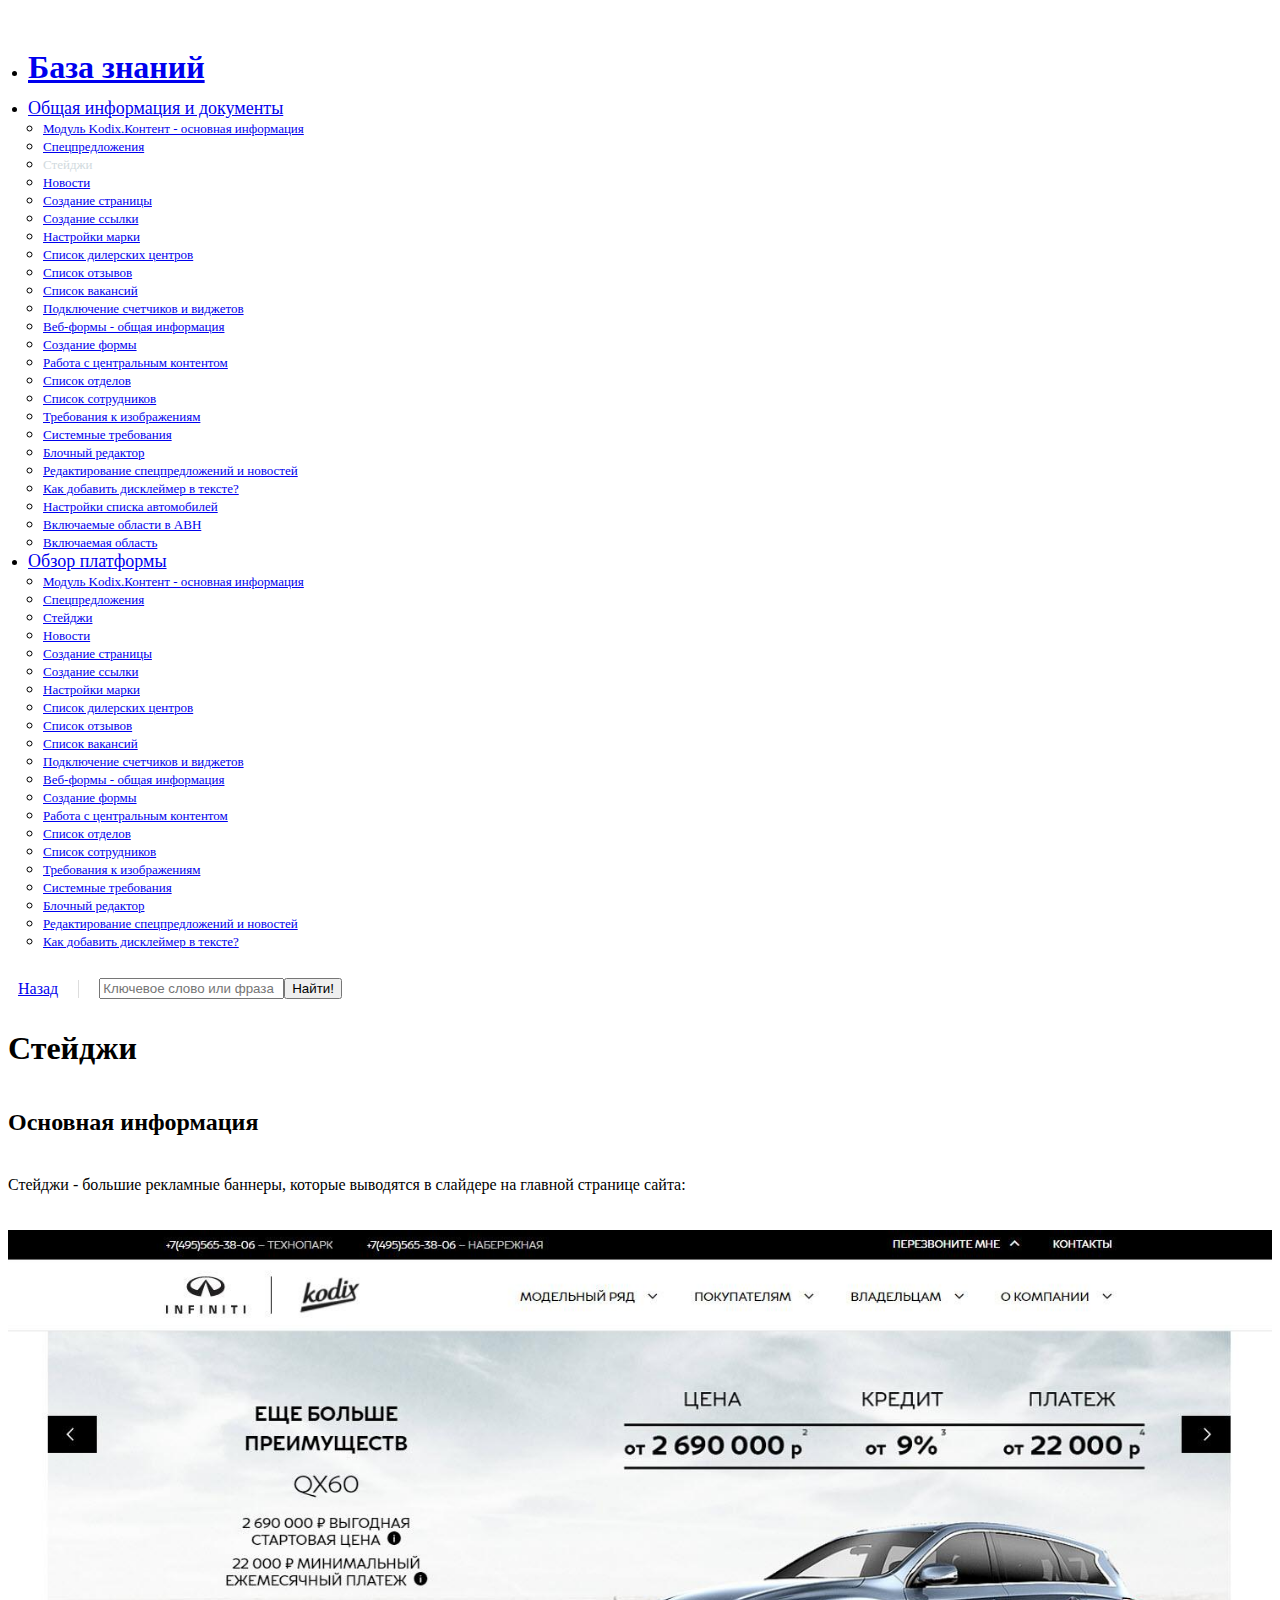
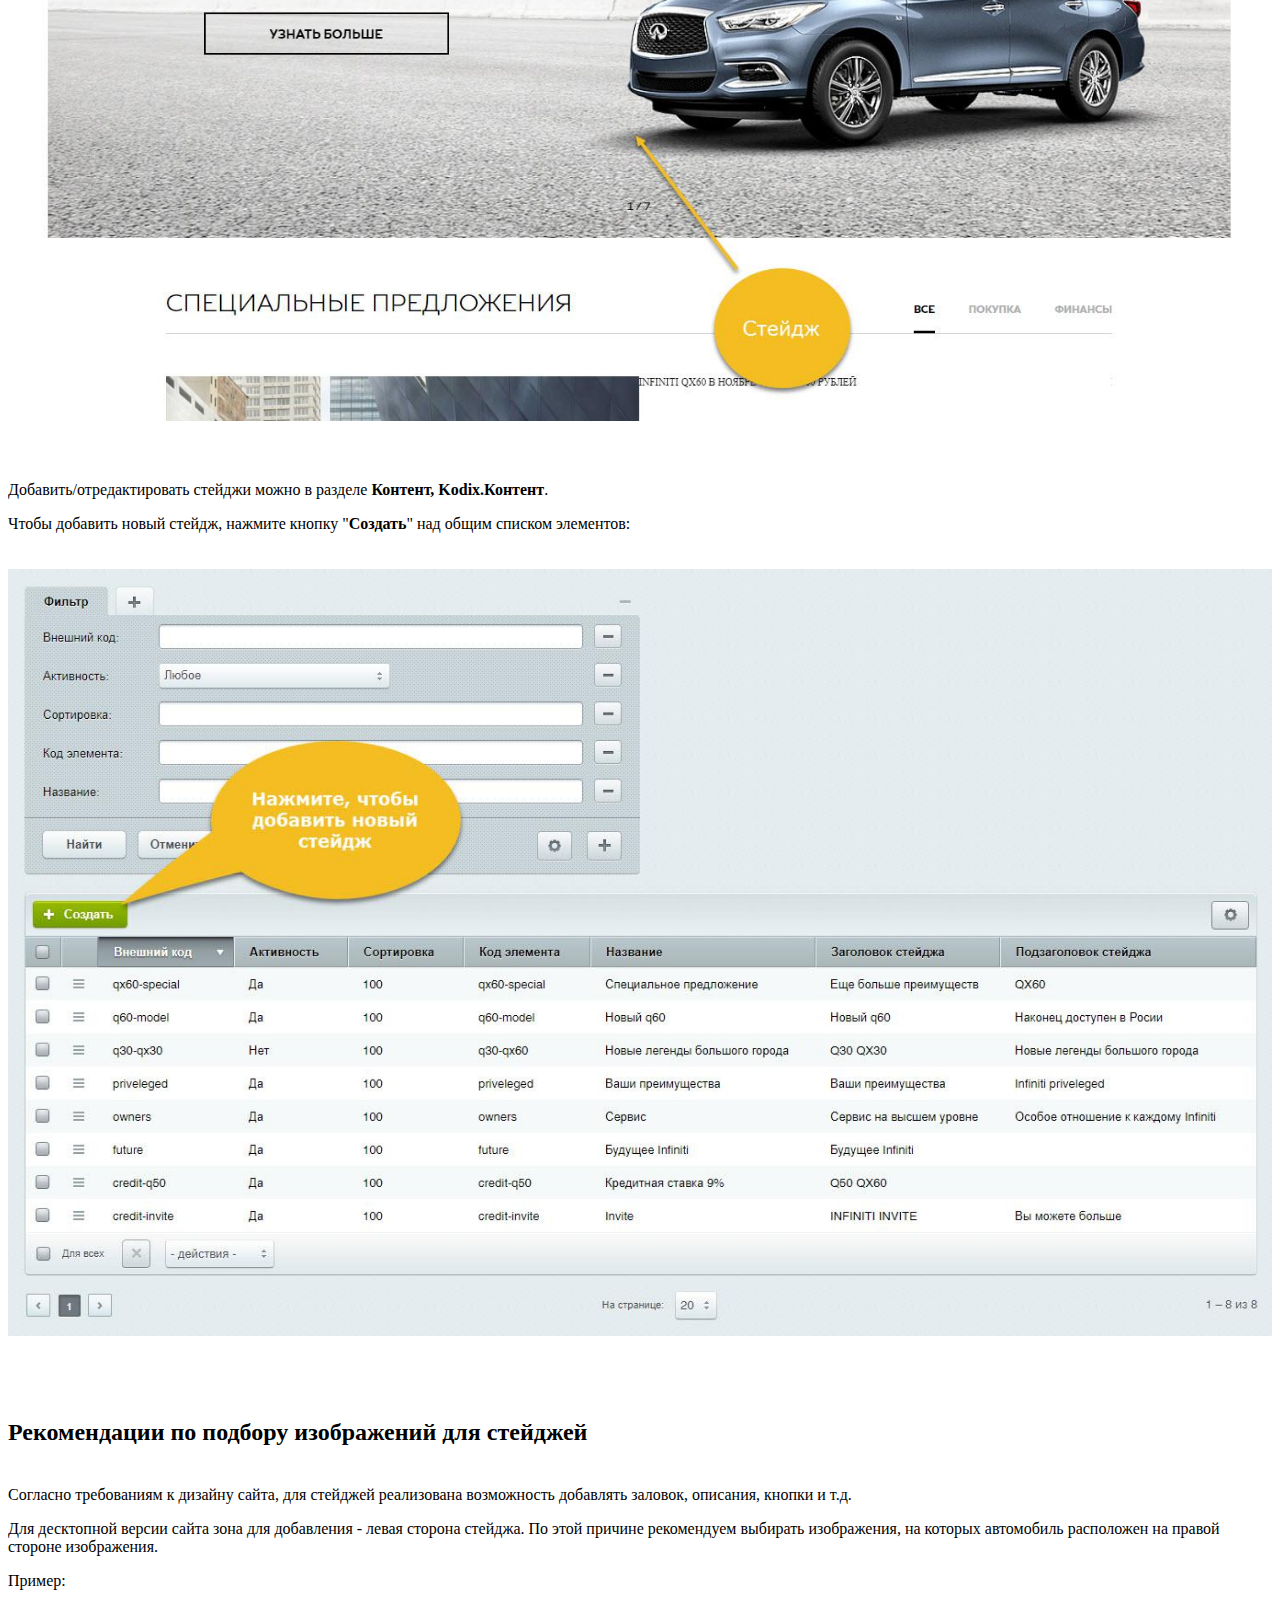
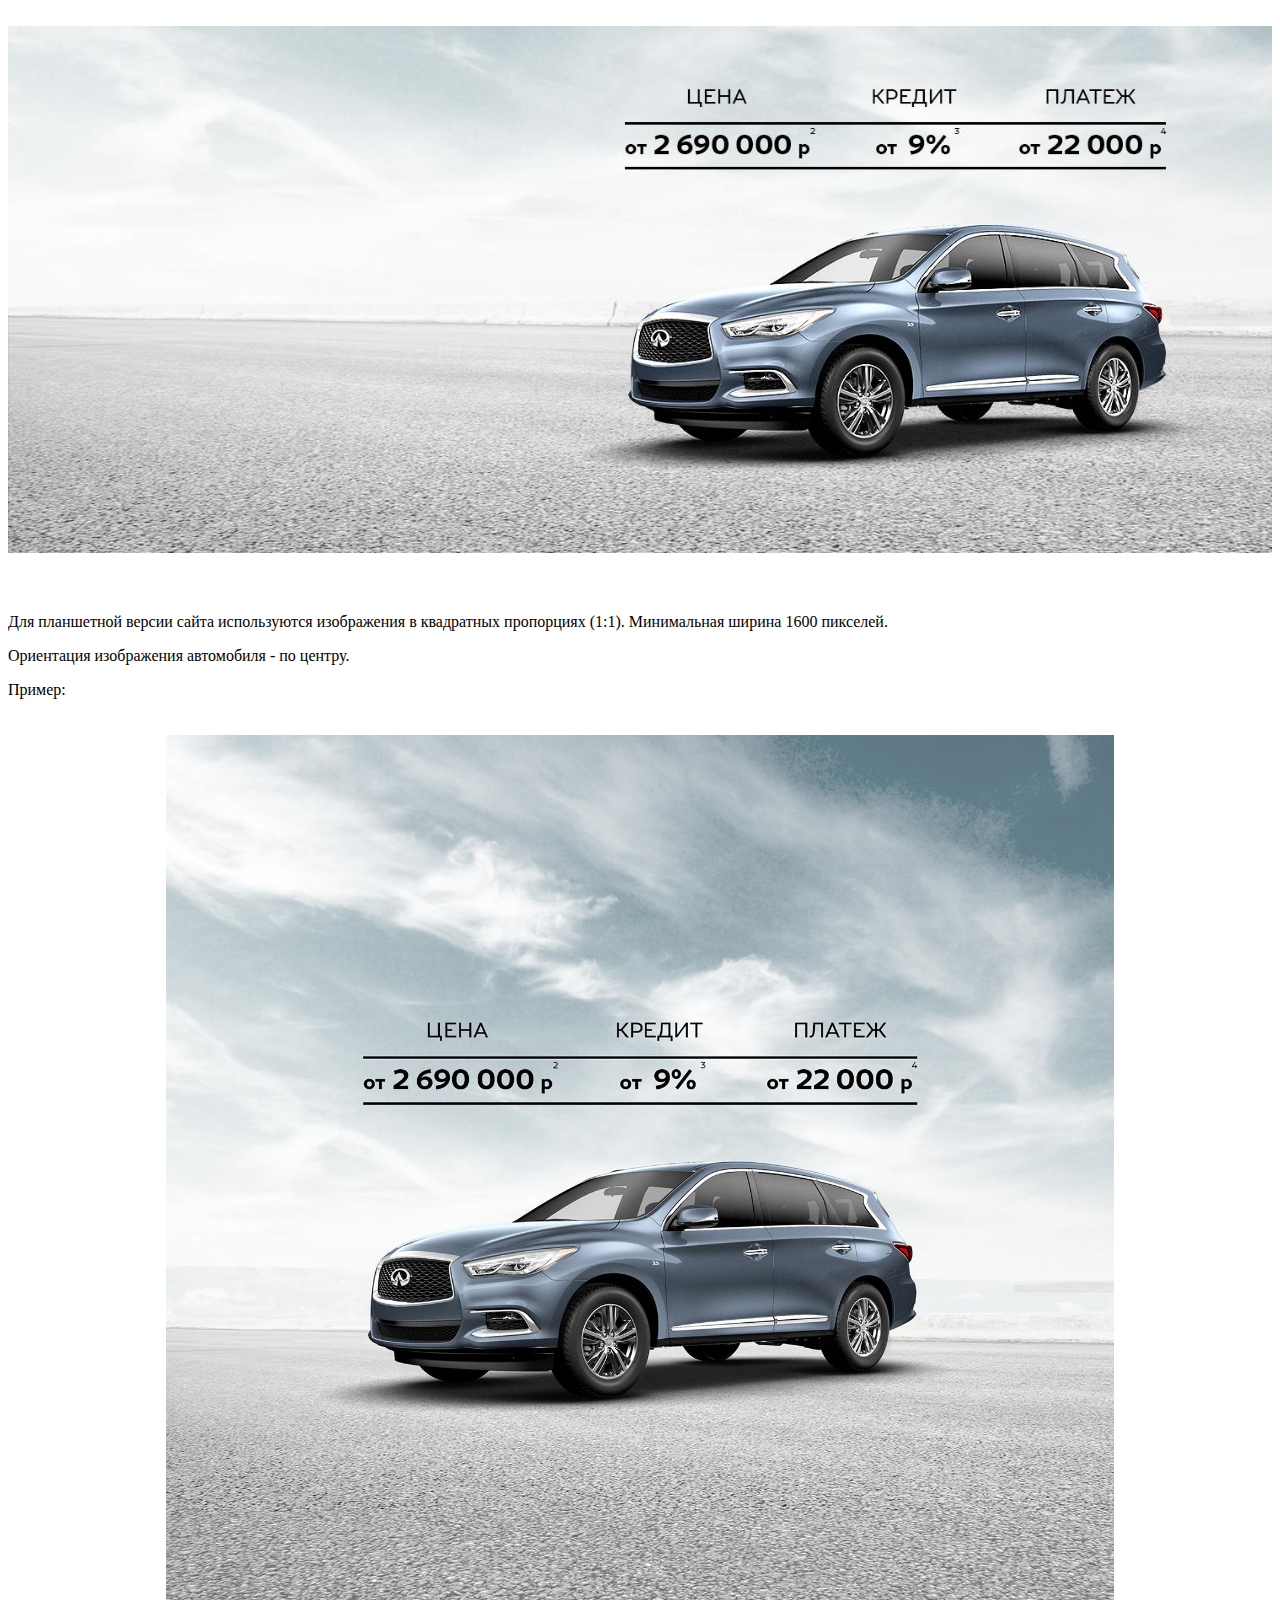
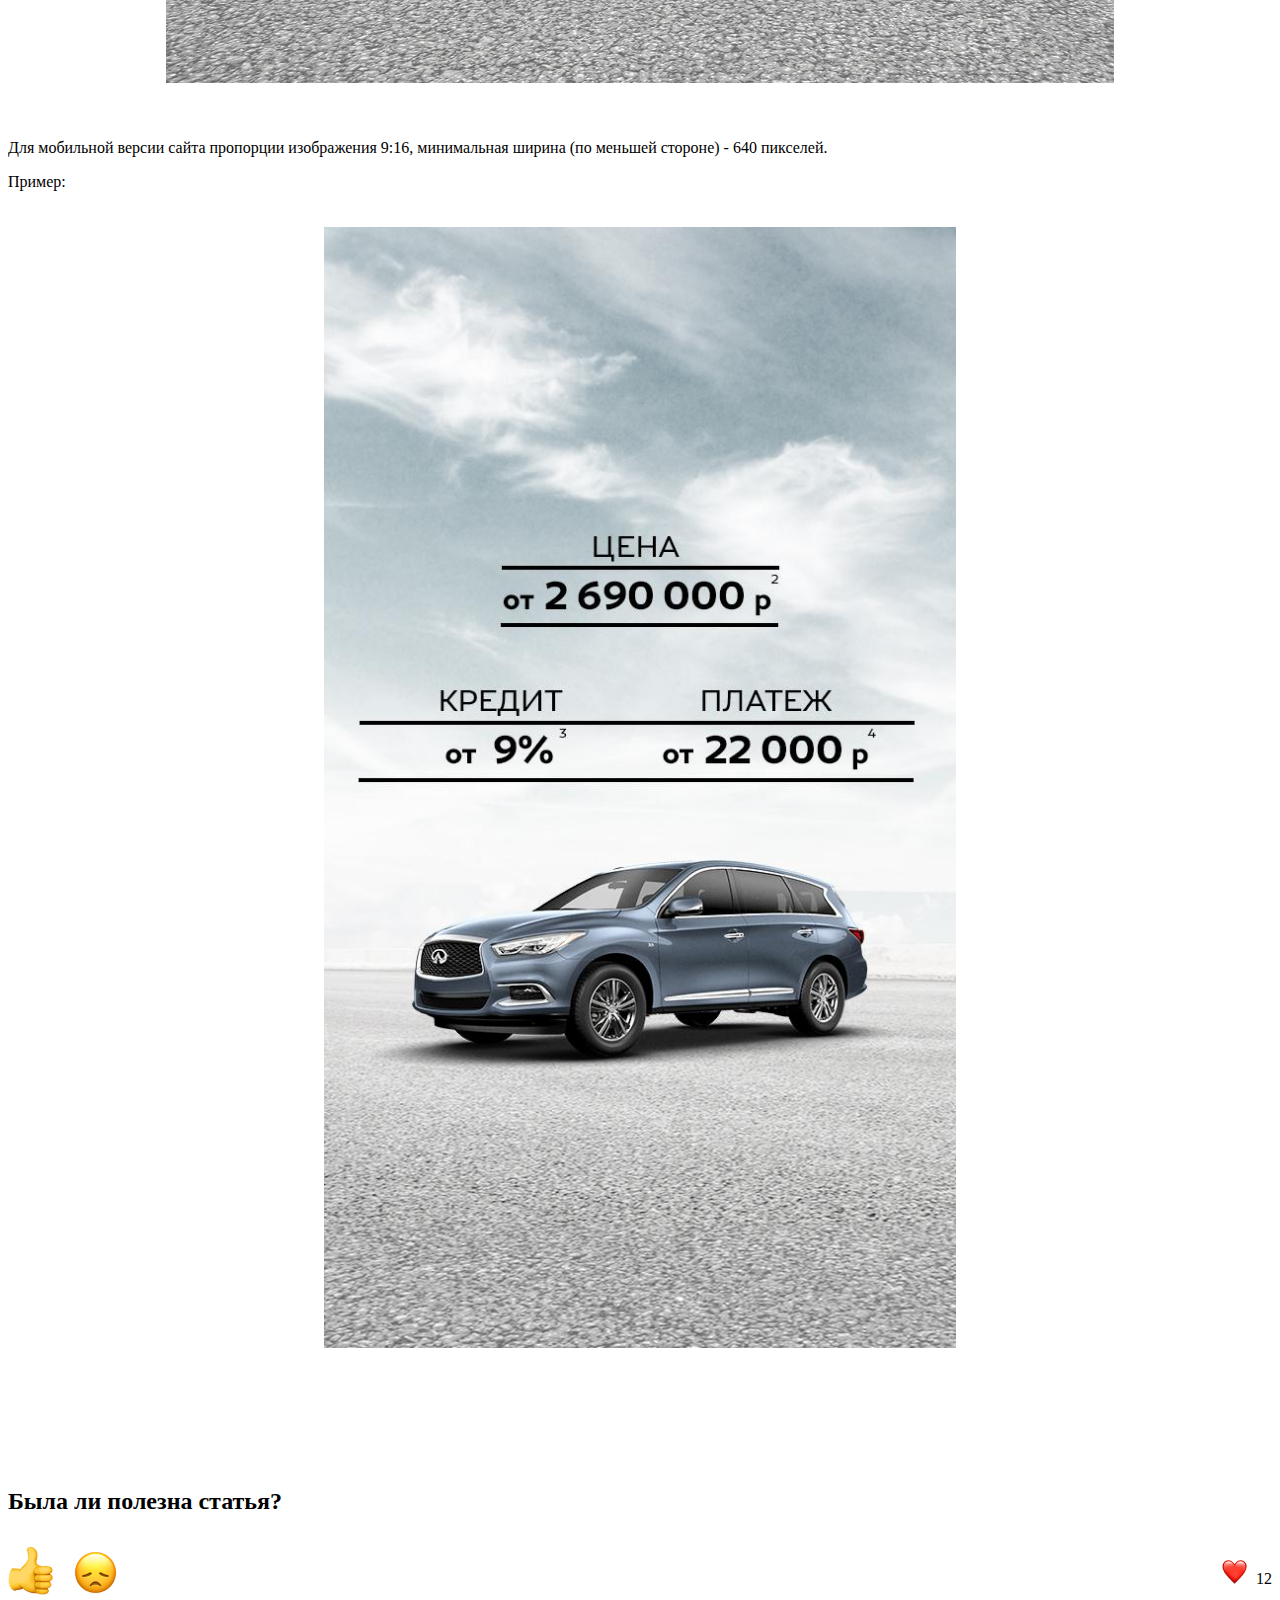
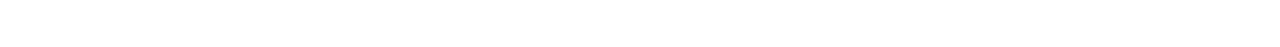
==== article.html @ f4fd0bec "Add files via upload" ====
<!--
*
*  INSPINIA - Responsive Admin Theme
*  version 2.9.2
*
-->

<!DOCTYPE html>
<html>

<head>

    <meta charset="utf-8">
    <meta name="viewport" content="width=device-width, initial-scale=1.0">
    <meta http-equiv="X-UA-Compatible" content="IE=edge">

    <title>База знаний</title>

    <link href="css/bootstrap.min.css" rel="stylesheet">
    <link href="font-awesome/css/font-awesome.css" rel="stylesheet">

    <!-- Toastr style -->
    <link href="css/plugins/toastr/toastr.min.css" rel="stylesheet">

    <!-- Gritter -->
    <link href="js/plugins/gritter/jquery.gritter.css" rel="stylesheet">

    <link href="css/animate.css" rel="stylesheet">
    <link href="css/style.css" rel="stylesheet">

    <link href="css/plugins/jsTree/style.min.css" rel="stylesheet">

</head>

<body class="full-height-layout">
    <div id="wrapper">
        <nav class="navbar-default navbar-static-side" role="navigation">
          <div class="slimScrollDiv" style="position: relative; overflow: hidden; width: auto; height: 100%;"></div>
        </nav>
        <nav style="width: 500px; background-color: #fff; padding: 20px; height: 100vh; overflow-y: scroll;" role="navigation">
          <a class="navbar-minimalize minimalize-styl-1 btn btn-primary " href="#"><i class="fa fa-bars"></i> </a>
          <ul class="folder-list" style="padding-left: 0;">
            <li style="border: none"><a class="faq-question" href="index.html"><span style=""><h1><b>База знаний</b></h1></span></a></li>
          </ul>

          <ul class="folder-list m-b-md" style="padding-left: 0; margin-top: -10px;">
                                  <li><a class="faq-question" data-toggle="collapse" href="#faq1" style="margin-top: 5px; padding-bottom: 10px;"><span style="font-size: 18px; font-weight: 300;">Общая информация и документы</span><i style="float: right; margin-top: 5px; opacity: .5;" class="fa fa-angle-down"></i></a>
                                    <div id="faq1" class="panel-collapse collapse show">
                                    <ul class="m-b-md" style="padding-left: 15px">
                                      <li style="border: none"><a class="faq-question" style="font-size: 13px; font-weight: 400; margin-top: 5px; margin-bottom: 5px;" href="article.html">Модуль Kodix.Контент - основная информация</a></li>
                                      <li style="border: none"><a class="faq-question" style="font-size: 13px; font-weight: 400; margin-top: 5px; margin-bottom: 5px;" href="article.html">Спецпредложения</a></li>
                                      <li style="border: none"><span class="faq-question" style="color: #d1dade; font-size: 13px; font-weight: 400; margin-top: 5px; margin-bottom: 5px;">Стейджи</span></li>
                                      <li style="border: none"><a class="faq-question" style="font-size: 13px; font-weight: 400; margin-top: 5px; margin-bottom: 5px;" href="article.html">Новости</a></li>
                                      <li style="border: none"><a class="faq-question" style="font-size: 13px; font-weight: 400; margin-top: 5px; margin-bottom: 5px;" href="article.html">Создание страницы</a></li>
                                      <li style="border: none"><a class="faq-question" style="font-size: 13px; font-weight: 400; margin-top: 5px; margin-bottom: 5px;" href="article.html">Создание ссылки</a></li>
                                      <li style="border: none"><a class="faq-question" style="font-size: 13px; font-weight: 400; margin-top: 5px; margin-bottom: 5px;" href="article.html">Настройки марки</a></li>
                                      <li style="border: none"><a class="faq-question" style="font-size: 13px; font-weight: 400; margin-top: 5px; margin-bottom: 5px;" href="article.html">Список дилерских центров</a></li>
                                      <li style="border: none"><a class="faq-question" style="font-size: 13px; font-weight: 400; margin-top: 5px; margin-bottom: 5px;" href="article.html">Список отзывов</a></li>
                                      <li style="border: none"><a class="faq-question" style="font-size: 13px; font-weight: 400; margin-top: 5px; margin-bottom: 5px;" href="article.html">Список вакансий</a></li>
                                      <li style="border: none"><a class="faq-question" style="font-size: 13px; font-weight: 400; margin-top: 5px; margin-bottom: 5px;" href="article.html">Подключение счетчиков и виджетов</a></li>
                                      <li style="border: none"><a class="faq-question" style="font-size: 13px; font-weight: 400; margin-top: 5px; margin-bottom: 5px;" href="article.html">Веб-формы - общая информация</a></li>
                                      <li style="border: none"><a class="faq-question" style="font-size: 13px; font-weight: 400; margin-top: 5px; margin-bottom: 5px;" href="article.html">Создание формы</a></li>
                                      <li style="border: none"><a class="faq-question" style="font-size: 13px; font-weight: 400; margin-top: 5px; margin-bottom: 5px;" href="article.html">Работа с центральным контентом</a></li>
                                      <li style="border: none"><a class="faq-question" style="font-size: 13px; font-weight: 400; margin-top: 5px; margin-bottom: 5px;" href="article.html">Список отделов</a></li>
                                      <li style="border: none"><a class="faq-question" style="font-size: 13px; font-weight: 400; margin-top: 5px; margin-bottom: 5px;" href="article.html">Список сотрудников</a></li>
                                      <li style="border: none"><a class="faq-question" style="font-size: 13px; font-weight: 400; margin-top: 5px; margin-bottom: 5px;" href="article.html">Требования к изображениям</a></li>
                                      <li style="border: none"><a class="faq-question" style="font-size: 13px; font-weight: 400; margin-top: 5px; margin-bottom: 5px;" href="article.html">Системные требования</a></li>
                                      <li style="border: none"><a class="faq-question" style="font-size: 13px; font-weight: 400; margin-top: 5px; margin-bottom: 5px;" href="article.html">Блочный редактор</a></li>
                                      <li style="border: none"><a class="faq-question" style="font-size: 13px; font-weight: 400; margin-top: 5px; margin-bottom: 5px;" href="article.html">Редактирование спецпредложений и новостей</a></li>
                                      <li style="border: none"><a class="faq-question" style="font-size: 13px; font-weight: 400; margin-top: 5px; margin-bottom: 5px;" href="article.html">Как добавить дисклеймер в тексте?</a></li>
                                      <li style="border: none"><a class="faq-question" style="font-size: 13px; font-weight: 400; margin-top: 5px; margin-bottom: 5px;" href="article.html">Настройки списка автомобилей</a></li>
                                      <li style="border: none"><a class="faq-question" style="font-size: 13px; font-weight: 400; margin-top: 5px; margin-bottom: 5px;" href="article.html">Включаемые области в АВН</a></li>
                                      <li style="border: none"><a class="faq-question" style="font-size: 13px; font-weight: 400; margin-top: 5px; margin-bottom: 5px;" href="article.html">Включаемая область</a></li>
                                    </ul>
                                    </div>
                                  </li>
                                  <li><a class="faq-question" data-toggle="collapse" href="#faq2" style="margin-top: 5px; padding-bottom: 10px;"><span style="font-size: 18px; font-weight: 300;">Обзор платформы</span><i style="float: right; margin-top: 5px; opacity: .5;" class="fa fa-angle-down"></i></a>
                                    <div id="faq2" class="panel-collapse collapse">
                                    <ul class="m-b-md" style="padding-left: 15px">
                                      <li style="border: none"><a class="faq-question" style="font-size: 13px; font-weight: 400; margin-top: 5px; margin-bottom: 5px;" href="article.html">Модуль Kodix.Контент - основная информация</a></li>
                                      <li style="border: none"><a class="faq-question" style="font-size: 13px; font-weight: 400; margin-top: 5px; margin-bottom: 5px;" href="article.html">Спецпредложения</a></li>
                                      <li style="border: none"><a class="faq-question" style="font-size: 13px; font-weight: 400; margin-top: 5px; margin-bottom: 5px;" href="article.html">Стейджи</a></li>
                                      <li style="border: none"><a class="faq-question" style="font-size: 13px; font-weight: 400; margin-top: 5px; margin-bottom: 5px;" href="article.html">Новости</a></li>
                                      <li style="border: none"><a class="faq-question" style="font-size: 13px; font-weight: 400; margin-top: 5px; margin-bottom: 5px;" href="article.html">Создание страницы</a></li>
                                      <li style="border: none"><a class="faq-question" style="font-size: 13px; font-weight: 400; margin-top: 5px; margin-bottom: 5px;" href="article.html">Создание ссылки</a></li>
                                      <li style="border: none"><a class="faq-question" style="font-size: 13px; font-weight: 400; margin-top: 5px; margin-bottom: 5px;" href="article.html">Настройки марки</a></li>
                                      <li style="border: none"><a class="faq-question" style="font-size: 13px; font-weight: 400; margin-top: 5px; margin-bottom: 5px;" href="article.html">Список дилерских центров</a></li>
                                      <li style="border: none"><a class="faq-question" style="font-size: 13px; font-weight: 400; margin-top: 5px; margin-bottom: 5px;" href="article.html">Список отзывов</a></li>
                                      <li style="border: none"><a class="faq-question" style="font-size: 13px; font-weight: 400; margin-top: 5px; margin-bottom: 5px;" href="article.html">Список вакансий</a></li>
                                      <li style="border: none"><a class="faq-question" style="font-size: 13px; font-weight: 400; margin-top: 5px; margin-bottom: 5px;" href="article.html">Подключение счетчиков и виджетов</a></li>
                                      <li style="border: none"><a class="faq-question" style="font-size: 13px; font-weight: 400; margin-top: 5px; margin-bottom: 5px;" href="article.html">Веб-формы - общая информация</a></li>
                                      <li style="border: none"><a class="faq-question" style="font-size: 13px; font-weight: 400; margin-top: 5px; margin-bottom: 5px;" href="article.html">Создание формы</a></li>
                                      <li style="border: none"><a class="faq-question" style="font-size: 13px; font-weight: 400; margin-top: 5px; margin-bottom: 5px;" href="article.html">Работа с центральным контентом</a></li>
                                      <li style="border: none"><a class="faq-question" style="font-size: 13px; font-weight: 400; margin-top: 5px; margin-bottom: 5px;" href="article.html">Список отделов</a></li>
                                      <li style="border: none"><a class="faq-question" style="font-size: 13px; font-weight: 400; margin-top: 5px; margin-bottom: 5px;" href="article.html">Список сотрудников</a></li>
                                      <li style="border: none"><a class="faq-question" style="font-size: 13px; font-weight: 400; margin-top: 5px; margin-bottom: 5px;" href="article.html">Требования к изображениям</a></li>
                                      <li style="border: none"><a class="faq-question" style="font-size: 13px; font-weight: 400; margin-top: 5px; margin-bottom: 5px;" href="article.html">Системные требования</a></li>
                                      <li style="border: none"><a class="faq-question" style="font-size: 13px; font-weight: 400; margin-top: 5px; margin-bottom: 5px;" href="article.html">Блочный редактор</a></li>
                                      <li style="border: none"><a class="faq-question" style="font-size: 13px; font-weight: 400; margin-top: 5px; margin-bottom: 5px;" href="article.html">Редактирование спецпредложений и новостей</a></li>
                                      <li style="border: none"><a class="faq-question" style="font-size: 13px; font-weight: 400; margin-top: 5px; margin-bottom: 5px;" href="article.html">Как добавить дисклеймер в тексте?</a></li>
                                      <li style="border: none"><a class="faq-question" style="font-size: 13px; font-weight: 400; margin-top: 5px; margin-bottom: 5px;" href="article.html">Настройки списка автомобилей</a></li>
                                      <li style="border: none"><a class="faq-question" style="font-size: 13px; font-weight: 400; margin-top: 5px; margin-bottom: 5px;" href="article.html">Включаемые области в АВН</a></li>
                                      <li style="border: none"><a class="faq-question" style="font-size: 13px; font-weight: 400; margin-top: 5px; margin-bottom: 5px;" href="article.html">Включаемая область</a></li>
                                    </ul>
                                    </div>
                                  </li>
                                  <li><a class="faq-question" data-toggle="collapse" href="#faq3" style="margin-top: 5px; padding-bottom: 10px;"><span style="font-size: 18px; font-weight: 300;">Работа с сайтом на платформе</span><i style="float: right; margin-top: 5px; opacity: .5;" class="fa fa-angle-down"></i></a>
                                    <div id="faq3" class="panel-collapse collapse">
                                    <ul class="m-b-md" style="padding-left: 15px">
                                      <li style="border: none"><a class="faq-question" style="font-size: 13px; font-weight: 400; margin-top: 5px; margin-bottom: 5px;" href="article.html">Модуль Kodix.Контент - основная информация</a></li>
                                      <li style="border: none"><a class="faq-question" style="font-size: 13px; font-weight: 400; margin-top: 5px; margin-bottom: 5px;" href="article.html">Спецпредложения</a></li>
                                      <li style="border: none"><a class="faq-question" style="font-size: 13px; font-weight: 400; margin-top: 5px; margin-bottom: 5px;" href="article.html">Стейджи</a></li>
                                      <li style="border: none"><a class="faq-question" style="font-size: 13px; font-weight: 400; margin-top: 5px; margin-bottom: 5px;" href="article.html">Новости</a></li>
                                      <li style="border: none"><a class="faq-question" style="font-size: 13px; font-weight: 400; margin-top: 5px; margin-bottom: 5px;" href="article.html">Создание страницы</a></li>
                                      <li style="border: none"><a class="faq-question" style="font-size: 13px; font-weight: 400; margin-top: 5px; margin-bottom: 5px;" href="article.html">Создание ссылки</a></li>
                                      <li style="border: none"><a class="faq-question" style="font-size: 13px; font-weight: 400; margin-top: 5px; margin-bottom: 5px;" href="article.html">Настройки марки</a></li>
                                      <li style="border: none"><a class="faq-question" style="font-size: 13px; font-weight: 400; margin-top: 5px; margin-bottom: 5px;" href="article.html">Список дилерских центров</a></li>
                                      <li style="border: none"><a class="faq-question" style="font-size: 13px; font-weight: 400; margin-top: 5px; margin-bottom: 5px;" href="article.html">Список отзывов</a></li>
                                      <li style="border: none"><a class="faq-question" style="font-size: 13px; font-weight: 400; margin-top: 5px; margin-bottom: 5px;" href="article.html">Список вакансий</a></li>
                                      <li style="border: none"><a class="faq-question" style="font-size: 13px; font-weight: 400; margin-top: 5px; margin-bottom: 5px;" href="article.html">Подключение счетчиков и виджетов</a></li>
                                      <li style="border: none"><a class="faq-question" style="font-size: 13px; font-weight: 400; margin-top: 5px; margin-bottom: 5px;" href="article.html">Веб-формы - общая информация</a></li>
                                      <li style="border: none"><a class="faq-question" style="font-size: 13px; font-weight: 400; margin-top: 5px; margin-bottom: 5px;" href="article.html">Создание формы</a></li>
                                      <li style="border: none"><a class="faq-question" style="font-size: 13px; font-weight: 400; margin-top: 5px; margin-bottom: 5px;" href="article.html">Работа с центральным контентом</a></li>
                                      <li style="border: none"><a class="faq-question" style="font-size: 13px; font-weight: 400; margin-top: 5px; margin-bottom: 5px;" href="article.html">Список отделов</a></li>
                                      <li style="border: none"><a class="faq-question" style="font-size: 13px; font-weight: 400; margin-top: 5px; margin-bottom: 5px;" href="article.html">Список сотрудников</a></li>
                                      <li style="border: none"><a class="faq-question" style="font-size: 13px; font-weight: 400; margin-top: 5px; margin-bottom: 5px;" href="article.html">Требования к изображениям</a></li>
                                      <li style="border: none"><a class="faq-question" style="font-size: 13px; font-weight: 400; margin-top: 5px; margin-bottom: 5px;" href="article.html">Системные требования</a></li>
                                      <li style="border: none"><a class="faq-question" style="font-size: 13px; font-weight: 400; margin-top: 5px; margin-bottom: 5px;" href="article.html">Блочный редактор</a></li>
                                      <li style="border: none"><a class="faq-question" style="font-size: 13px; font-weight: 400; margin-top: 5px; margin-bottom: 5px;" href="article.html">Редактирование спецпредложений и новостей</a></li>
                                      <li style="border: none"><a class="faq-question" style="font-size: 13px; font-weight: 400; margin-top: 5px; margin-bottom: 5px;" href="article.html">Как добавить дисклеймер в тексте?</a></li>
                                      <li style="border: none"><a class="faq-question" style="font-size: 13px; font-weight: 400; margin-top: 5px; margin-bottom: 5px;" href="article.html">Настройки списка автомобилей</a></li>
                                      <li style="border: none"><a class="faq-question" style="font-size: 13px; font-weight: 400; margin-top: 5px; margin-bottom: 5px;" href="article.html">Включаемые области в АВН</a></li>
                                      <li style="border: none"><a class="faq-question" style="font-size: 13px; font-weight: 400; margin-top: 5px; margin-bottom: 5px;" href="article.html">Включаемая область</a></li>
                                    </ul>
                                    </div>
                                  </li>
                                  <li><a class="faq-question" data-toggle="collapse" href="#faq4" style="margin-top: 5px; padding-bottom: 10px;"><span style="font-size: 18px; font-weight: 300;">Оптимизация и продвижение</span><i style="float: right; margin-top: 5px; opacity: .5;" class="fa fa-angle-down"></i></a>
                                    <div id="faq4" class="panel-collapse collapse">
                                    <ul class="m-b-md" style="padding-left: 15px">
                                      <li style="border: none"><a class="faq-question" style="font-size: 13px; font-weight: 400; margin-top: 5px; margin-bottom: 5px;" href="article.html">Модуль Kodix.Контент - основная информация</a></li>
                                      <li style="border: none"><a class="faq-question" style="font-size: 13px; font-weight: 400; margin-top: 5px; margin-bottom: 5px;" href="article.html">Спецпредложения</a></li>
                                      <li style="border: none"><a class="faq-question" style="font-size: 13px; font-weight: 400; margin-top: 5px; margin-bottom: 5px;" href="article.html">Стейджи</a></li>
                                      <li style="border: none"><a class="faq-question" style="font-size: 13px; font-weight: 400; margin-top: 5px; margin-bottom: 5px;" href="article.html">Новости</a></li>
                                      <li style="border: none"><a class="faq-question" style="font-size: 13px; font-weight: 400; margin-top: 5px; margin-bottom: 5px;" href="article.html">Создание страницы</a></li>
                                      <li style="border: none"><a class="faq-question" style="font-size: 13px; font-weight: 400; margin-top: 5px; margin-bottom: 5px;" href="article.html">Создание ссылки</a></li>
                                      <li style="border: none"><a class="faq-question" style="font-size: 13px; font-weight: 400; margin-top: 5px; margin-bottom: 5px;" href="article.html">Настройки марки</a></li>
                                      <li style="border: none"><a class="faq-question" style="font-size: 13px; font-weight: 400; margin-top: 5px; margin-bottom: 5px;" href="article.html">Список дилерских центров</a></li>
                                      <li style="border: none"><a class="faq-question" style="font-size: 13px; font-weight: 400; margin-top: 5px; margin-bottom: 5px;" href="article.html">Список отзывов</a></li>
                                      <li style="border: none"><a class="faq-question" style="font-size: 13px; font-weight: 400; margin-top: 5px; margin-bottom: 5px;" href="article.html">Список вакансий</a></li>
                                      <li style="border: none"><a class="faq-question" style="font-size: 13px; font-weight: 400; margin-top: 5px; margin-bottom: 5px;" href="article.html">Подключение счетчиков и виджетов</a></li>
                                      <li style="border: none"><a class="faq-question" style="font-size: 13px; font-weight: 400; margin-top: 5px; margin-bottom: 5px;" href="article.html">Веб-формы - общая информация</a></li>
                                      <li style="border: none"><a class="faq-question" style="font-size: 13px; font-weight: 400; margin-top: 5px; margin-bottom: 5px;" href="article.html">Создание формы</a></li>
                                      <li style="border: none"><a class="faq-question" style="font-size: 13px; font-weight: 400; margin-top: 5px; margin-bottom: 5px;" href="article.html">Работа с центральным контентом</a></li>
                                      <li style="border: none"><a class="faq-question" style="font-size: 13px; font-weight: 400; margin-top: 5px; margin-bottom: 5px;" href="article.html">Список отделов</a></li>
                                      <li style="border: none"><a class="faq-question" style="font-size: 13px; font-weight: 400; margin-top: 5px; margin-bottom: 5px;" href="article.html">Список сотрудников</a></li>
                                      <li style="border: none"><a class="faq-question" style="font-size: 13px; font-weight: 400; margin-top: 5px; margin-bottom: 5px;" href="article.html">Требования к изображениям</a></li>
                                      <li style="border: none"><a class="faq-question" style="font-size: 13px; font-weight: 400; margin-top: 5px; margin-bottom: 5px;" href="article.html">Системные требования</a></li>
                                      <li style="border: none"><a class="faq-question" style="font-size: 13px; font-weight: 400; margin-top: 5px; margin-bottom: 5px;" href="article.html">Блочный редактор</a></li>
                                      <li style="border: none"><a class="faq-question" style="font-size: 13px; font-weight: 400; margin-top: 5px; margin-bottom: 5px;" href="article.html">Редактирование спецпредложений и новостей</a></li>
                                      <li style="border: none"><a class="faq-question" style="font-size: 13px; font-weight: 400; margin-top: 5px; margin-bottom: 5px;" href="article.html">Как добавить дисклеймер в тексте?</a></li>
                                      <li style="border: none"><a class="faq-question" style="font-size: 13px; font-weight: 400; margin-top: 5px; margin-bottom: 5px;" href="article.html">Настройки списка автомобилей</a></li>
                                      <li style="border: none"><a class="faq-question" style="font-size: 13px; font-weight: 400; margin-top: 5px; margin-bottom: 5px;" href="article.html">Включаемые области в АВН</a></li>
                                      <li style="border: none"><a class="faq-question" style="font-size: 13px; font-weight: 400; margin-top: 5px; margin-bottom: 5px;" href="article.html">Включаемая область</a></li>
                                    </ul>
                                    </div>
                                  </li>
                                  <li><a class="faq-question" data-toggle="collapse" href="#faq5" style="margin-top: 5px; padding-bottom: 10px;"><span style="font-size: 18px; font-weight: 300;">Дополнительные модули</span><i style="float: right; margin-top: 5px; opacity: .5;" class="fa fa-angle-down"></i></a>
                                    <div id="faq5" class="panel-collapse collapse">
                                    <ul class="m-b-md" style="padding-left: 15px">
                                      <li style="border: none"><a class="faq-question" style="font-size: 13px; font-weight: 400; margin-top: 5px; margin-bottom: 5px;" href="article.html">Модуль Kodix.Контент - основная информация</a></li>
                                      <li style="border: none"><a class="faq-question" style="font-size: 13px; font-weight: 400; margin-top: 5px; margin-bottom: 5px;" href="article.html">Спецпредложения</a></li>
                                      <li style="border: none"><a class="faq-question" style="font-size: 13px; font-weight: 400; margin-top: 5px; margin-bottom: 5px;" href="article.html">Стейджи</a></li>
                                      <li style="border: none"><a class="faq-question" style="font-size: 13px; font-weight: 400; margin-top: 5px; margin-bottom: 5px;" href="article.html">Новости</a></li>
                                      <li style="border: none"><a class="faq-question" style="font-size: 13px; font-weight: 400; margin-top: 5px; margin-bottom: 5px;" href="article.html">Создание страницы</a></li>
                                      <li style="border: none"><a class="faq-question" style="font-size: 13px; font-weight: 400; margin-top: 5px; margin-bottom: 5px;" href="article.html">Создание ссылки</a></li>
                                      <li style="border: none"><a class="faq-question" style="font-size: 13px; font-weight: 400; margin-top: 5px; margin-bottom: 5px;" href="article.html">Настройки марки</a></li>
                                      <li style="border: none"><a class="faq-question" style="font-size: 13px; font-weight: 400; margin-top: 5px; margin-bottom: 5px;" href="article.html">Список дилерских центров</a></li>
                                      <li style="border: none"><a class="faq-question" style="font-size: 13px; font-weight: 400; margin-top: 5px; margin-bottom: 5px;" href="article.html">Список отзывов</a></li>
                                      <li style="border: none"><a class="faq-question" style="font-size: 13px; font-weight: 400; margin-top: 5px; margin-bottom: 5px;" href="article.html">Список вакансий</a></li>
                                      <li style="border: none"><a class="faq-question" style="font-size: 13px; font-weight: 400; margin-top: 5px; margin-bottom: 5px;" href="article.html">Подключение счетчиков и виджетов</a></li>
                                      <li style="border: none"><a class="faq-question" style="font-size: 13px; font-weight: 400; margin-top: 5px; margin-bottom: 5px;" href="article.html">Веб-формы - общая информация</a></li>
                                      <li style="border: none"><a class="faq-question" style="font-size: 13px; font-weight: 400; margin-top: 5px; margin-bottom: 5px;" href="article.html">Создание формы</a></li>
                                      <li style="border: none"><a class="faq-question" style="font-size: 13px; font-weight: 400; margin-top: 5px; margin-bottom: 5px;" href="article.html">Работа с центральным контентом</a></li>
                                      <li style="border: none"><a class="faq-question" style="font-size: 13px; font-weight: 400; margin-top: 5px; margin-bottom: 5px;" href="article.html">Список отделов</a></li>
                                      <li style="border: none"><a class="faq-question" style="font-size: 13px; font-weight: 400; margin-top: 5px; margin-bottom: 5px;" href="article.html">Список сотрудников</a></li>
                                      <li style="border: none"><a class="faq-question" style="font-size: 13px; font-weight: 400; margin-top: 5px; margin-bottom: 5px;" href="article.html">Требования к изображениям</a></li>
                                      <li style="border: none"><a class="faq-question" style="font-size: 13px; font-weight: 400; margin-top: 5px; margin-bottom: 5px;" href="article.html">Системные требования</a></li>
                                      <li style="border: none"><a class="faq-question" style="font-size: 13px; font-weight: 400; margin-top: 5px; margin-bottom: 5px;" href="article.html">Блочный редактор</a></li>
                                      <li style="border: none"><a class="faq-question" style="font-size: 13px; font-weight: 400; margin-top: 5px; margin-bottom: 5px;" href="article.html">Редактирование спецпредложений и новостей</a></li>
                                      <li style="border: none"><a class="faq-question" style="font-size: 13px; font-weight: 400; margin-top: 5px; margin-bottom: 5px;" href="article.html">Как добавить дисклеймер в тексте?</a></li>
                                      <li style="border: none"><a class="faq-question" style="font-size: 13px; font-weight: 400; margin-top: 5px; margin-bottom: 5px;" href="article.html">Настройки списка автомобилей</a></li>
                                      <li style="border: none"><a class="faq-question" style="font-size: 13px; font-weight: 400; margin-top: 5px; margin-bottom: 5px;" href="article.html">Включаемые области в АВН</a></li>
                                      <li style="border: none"><a class="faq-question" style="font-size: 13px; font-weight: 400; margin-top: 5px; margin-bottom: 5px;" href="article.html">Включаемая область</a></li>
                                    </ul>
                                    </div>
                                  </li>
                                  <li><a class="faq-question" data-toggle="collapse" href="#faq6" style="margin-top: 5px; padding-bottom: 10px;"><span style="font-size: 18px; font-weight: 300;">Вебинары</span><i style="float: right; margin-top: 5px; opacity: .5;" class="fa fa-angle-down"></i></a>
                                    <div id="faq6" class="panel-collapse collapse">
                                    <ul class="m-b-md" style="padding-left: 15px">
                                      <li style="border: none"><a class="faq-question" style="font-size: 13px; font-weight: 400; margin-top: 5px; margin-bottom: 5px;" href="article.html">Модуль Kodix.Контент - основная информация</a></li>
                                      <li style="border: none"><a class="faq-question" style="font-size: 13px; font-weight: 400; margin-top: 5px; margin-bottom: 5px;" href="article.html">Спецпредложения</a></li>
                                      <li style="border: none"><a class="faq-question" style="font-size: 13px; font-weight: 400; margin-top: 5px; margin-bottom: 5px;" href="article.html">Стейджи</a></li>
                                      <li style="border: none"><a class="faq-question" style="font-size: 13px; font-weight: 400; margin-top: 5px; margin-bottom: 5px;" href="article.html">Новости</a></li>
                                      <li style="border: none"><a class="faq-question" style="font-size: 13px; font-weight: 400; margin-top: 5px; margin-bottom: 5px;" href="article.html">Создание страницы</a></li>
                                      <li style="border: none"><a class="faq-question" style="font-size: 13px; font-weight: 400; margin-top: 5px; margin-bottom: 5px;" href="article.html">Создание ссылки</a></li>
                                      <li style="border: none"><a class="faq-question" style="font-size: 13px; font-weight: 400; margin-top: 5px; margin-bottom: 5px;" href="article.html">Настройки марки</a></li>
                                      <li style="border: none"><a class="faq-question" style="font-size: 13px; font-weight: 400; margin-top: 5px; margin-bottom: 5px;" href="article.html">Список дилерских центров</a></li>
                                      <li style="border: none"><a class="faq-question" style="font-size: 13px; font-weight: 400; margin-top: 5px; margin-bottom: 5px;" href="article.html">Список отзывов</a></li>
                                      <li style="border: none"><a class="faq-question" style="font-size: 13px; font-weight: 400; margin-top: 5px; margin-bottom: 5px;" href="article.html">Список вакансий</a></li>
                                      <li style="border: none"><a class="faq-question" style="font-size: 13px; font-weight: 400; margin-top: 5px; margin-bottom: 5px;" href="article.html">Подключение счетчиков и виджетов</a></li>
                                      <li style="border: none"><a class="faq-question" style="font-size: 13px; font-weight: 400; margin-top: 5px; margin-bottom: 5px;" href="article.html">Веб-формы - общая информация</a></li>
                                      <li style="border: none"><a class="faq-question" style="font-size: 13px; font-weight: 400; margin-top: 5px; margin-bottom: 5px;" href="article.html">Создание формы</a></li>
                                      <li style="border: none"><a class="faq-question" style="font-size: 13px; font-weight: 400; margin-top: 5px; margin-bottom: 5px;" href="article.html">Работа с центральным контентом</a></li>
                                      <li style="border: none"><a class="faq-question" style="font-size: 13px; font-weight: 400; margin-top: 5px; margin-bottom: 5px;" href="article.html">Список отделов</a></li>
                                      <li style="border: none"><a class="faq-question" style="font-size: 13px; font-weight: 400; margin-top: 5px; margin-bottom: 5px;" href="article.html">Список сотрудников</a></li>
                                      <li style="border: none"><a class="faq-question" style="font-size: 13px; font-weight: 400; margin-top: 5px; margin-bottom: 5px;" href="article.html">Требования к изображениям</a></li>
                                      <li style="border: none"><a class="faq-question" style="font-size: 13px; font-weight: 400; margin-top: 5px; margin-bottom: 5px;" href="article.html">Системные требования</a></li>
                                      <li style="border: none"><a class="faq-question" style="font-size: 13px; font-weight: 400; margin-top: 5px; margin-bottom: 5px;" href="article.html">Блочный редактор</a></li>
                                      <li style="border: none"><a class="faq-question" style="font-size: 13px; font-weight: 400; margin-top: 5px; margin-bottom: 5px;" href="article.html">Редактирование спецпредложений и новостей</a></li>
                                      <li style="border: none"><a class="faq-question" style="font-size: 13px; font-weight: 400; margin-top: 5px; margin-bottom: 5px;" href="article.html">Как добавить дисклеймер в тексте?</a></li>
                                      <li style="border: none"><a class="faq-question" style="font-size: 13px; font-weight: 400; margin-top: 5px; margin-bottom: 5px;" href="article.html">Настройки списка автомобилей</a></li>
                                      <li style="border: none"><a class="faq-question" style="font-size: 13px; font-weight: 400; margin-top: 5px; margin-bottom: 5px;" href="article.html">Включаемые области в АВН</a></li>
                                      <li style="border: none"><a class="faq-question" style="font-size: 13px; font-weight: 400; margin-top: 5px; margin-bottom: 5px;" href="article.html">Включаемая область</a></li>
                                    </ul>
                                    </div>
                                  </li>
                                  <li><a class="faq-question" data-toggle="collapse" href="#faq7" style="margin-top: 5px; padding-bottom: 10px;"><span style="font-size: 18px; font-weight: 300;">Подключение к платформе</span><i style="float: right; margin-top: 5px; opacity: .5;" class="fa fa-angle-down"></i></a>
                                    <div id="faq7" class="panel-collapse collapse">
                                    <ul class="m-b-md" style="padding-left: 15px">
                                      <li style="border: none"><a class="faq-question" style="font-size: 13px; font-weight: 400; margin-top: 5px; margin-bottom: 5px;" href="article.html">Модуль Kodix.Контент - основная информация</a></li>
                                      <li style="border: none"><a class="faq-question" style="font-size: 13px; font-weight: 400; margin-top: 5px; margin-bottom: 5px;" href="article.html">Спецпредложения</a></li>
                                      <li style="border: none"><a class="faq-question" style="font-size: 13px; font-weight: 400; margin-top: 5px; margin-bottom: 5px;" href="article.html">Стейджи</a></li>
                                      <li style="border: none"><a class="faq-question" style="font-size: 13px; font-weight: 400; margin-top: 5px; margin-bottom: 5px;" href="article.html">Новости</a></li>
                                      <li style="border: none"><a class="faq-question" style="font-size: 13px; font-weight: 400; margin-top: 5px; margin-bottom: 5px;" href="article.html">Создание страницы</a></li>
                                      <li style="border: none"><a class="faq-question" style="font-size: 13px; font-weight: 400; margin-top: 5px; margin-bottom: 5px;" href="article.html">Создание ссылки</a></li>
                                      <li style="border: none"><a class="faq-question" style="font-size: 13px; font-weight: 400; margin-top: 5px; margin-bottom: 5px;" href="article.html">Настройки марки</a></li>
                                      <li style="border: none"><a class="faq-question" style="font-size: 13px; font-weight: 400; margin-top: 5px; margin-bottom: 5px;" href="article.html">Список дилерских центров</a></li>
                                      <li style="border: none"><a class="faq-question" style="font-size: 13px; font-weight: 400; margin-top: 5px; margin-bottom: 5px;" href="article.html">Список отзывов</a></li>
                                      <li style="border: none"><a class="faq-question" style="font-size: 13px; font-weight: 400; margin-top: 5px; margin-bottom: 5px;" href="article.html">Список вакансий</a></li>
                                      <li style="border: none"><a class="faq-question" style="font-size: 13px; font-weight: 400; margin-top: 5px; margin-bottom: 5px;" href="article.html">Подключение счетчиков и виджетов</a></li>
                                      <li style="border: none"><a class="faq-question" style="font-size: 13px; font-weight: 400; margin-top: 5px; margin-bottom: 5px;" href="article.html">Веб-формы - общая информация</a></li>
                                      <li style="border: none"><a class="faq-question" style="font-size: 13px; font-weight: 400; margin-top: 5px; margin-bottom: 5px;" href="article.html">Создание формы</a></li>
                                      <li style="border: none"><a class="faq-question" style="font-size: 13px; font-weight: 400; margin-top: 5px; margin-bottom: 5px;" href="article.html">Работа с центральным контентом</a></li>
                                      <li style="border: none"><a class="faq-question" style="font-size: 13px; font-weight: 400; margin-top: 5px; margin-bottom: 5px;" href="article.html">Список отделов</a></li>
                                      <li style="border: none"><a class="faq-question" style="font-size: 13px; font-weight: 400; margin-top: 5px; margin-bottom: 5px;" href="article.html">Список сотрудников</a></li>
                                      <li style="border: none"><a class="faq-question" style="font-size: 13px; font-weight: 400; margin-top: 5px; margin-bottom: 5px;" href="article.html">Требования к изображениям</a></li>
                                      <li style="border: none"><a class="faq-question" style="font-size: 13px; font-weight: 400; margin-top: 5px; margin-bottom: 5px;" href="article.html">Системные требования</a></li>
                                      <li style="border: none"><a class="faq-question" style="font-size: 13px; font-weight: 400; margin-top: 5px; margin-bottom: 5px;" href="article.html">Блочный редактор</a></li>
                                      <li style="border: none"><a class="faq-question" style="font-size: 13px; font-weight: 400; margin-top: 5px; margin-bottom: 5px;" href="article.html">Редактирование спецпредложений и новостей</a></li>
                                      <li style="border: none"><a class="faq-question" style="font-size: 13px; font-weight: 400; margin-top: 5px; margin-bottom: 5px;" href="article.html">Как добавить дисклеймер в тексте?</a></li>
                                      <li style="border: none"><a class="faq-question" style="font-size: 13px; font-weight: 400; margin-top: 5px; margin-bottom: 5px;" href="article.html">Настройки списка автомобилей</a></li>
                                      <li style="border: none"><a class="faq-question" style="font-size: 13px; font-weight: 400; margin-top: 5px; margin-bottom: 5px;" href="article.html">Включаемые области в АВН</a></li>
                                      <li style="border: none"><a class="faq-question" style="font-size: 13px; font-weight: 400; margin-top: 5px; margin-bottom: 5px;" href="article.html">Включаемая область</a></li>
                                    </ul>
                                    </div>
                                  </li>
                                </ul>
                                <ul class="tag-list" style="padding: 0">
                                  <li><a href="tag.html"><i class="fa fa-tag"></i> Спецпредложения</a></li>
                                  <li><a href="tag.html"><i class="fa fa-tag"></i> Контент</a></li>
                                  <li><a href="tag.html"><i class="fa fa-tag"></i> ЦСО</a></li>
                                  <li><a href="tag.html"><i class="fa fa-tag"></i> SEO</a></li>
                                  <li><a href="tag.html"><i class="fa fa-tag"></i> Акции</a></li>
                                  <li><a href="tag.html"><i class="fa fa-tag"></i> Новости</a></li>
                                </ul>
                                <div class="clearfix" style="padding-bottom: 40px;"></div>
        </nav>

        <div id="page-wrapper" class="gray-bg dashbard-1" style="height: 100; overflow-y: scroll;">
          <div class="row border-bottom">
            <nav class="navbar navbar-static-top" role="navigation" style="margin-bottom: 0">

            </nav>
          </div>

          <div class="row dashboard-header" style="padding: 10px;">
            <div class="col-md-12">
              <div style="padding-top: 20px; display: flex; align-items: center;">
                <div style="padding-right: 20px; border-right: 1px solid #dddddd"><a href="javascript:history.back(-1);" class="btn btn-white btn-bitbucket btn-lg"><i class="fa fa-arrow-left"></i> Назад</a></div>
                <div style="padding-left: 20px;" class="input-group"><input type="text" class="form-control" placeholder="Ключевое слово или фраза"><span class="input-group-append"><button type="button" class="btn btn-primary">Найти!</button></span></div>
              </div>
            </div>
          </div>

          <div class="wrapper wrapper-content animated fadeInRight">

                  <div class="row">
                    <div class="col-lg-12">
                        <div class="ibox-content article">
<!-- <span class="text-muted"><i class="fa fa-clock-o"></i> 28th Октября 2019</span> -->
<h1><b>Стейджи</b></h1>
                        </div>
                    <div class="ibox-content border-bottom article">
<h2 style="padding-top: 20px; padding-bottom: 20px; font-weight: 600;">Основная информация</h2>
<p>Стейджи - большие рекламные баннеры, которые выводятся в слайдере на главной странице сайта:</p>
<img width=100% src="./img-article/001.jpg" style="padding-top: 20px; padding-bottom: 40px;">
<p>Добавить/отредактировать стейджи можно в разделе <b>Контент, Kodix.Контент</b>.</p>
<p>Чтобы добавить новый стейдж, нажмите кнопку "<b>Создать</b>" над общим списком элементов:</p>
<img width=100% src="./img-article/002.jpg" style="padding-top: 20px; padding-bottom: 40px;">
<h2 style="padding-top: 20px; padding-bottom: 20px; font-weight: 600;">Рекомендации по подбору изображений для стейджей</h2>
<p>Согласно требованиям к дизайну сайта, для стейджей реализована возможность добавлять заловок, описания, кнопки и т.д.</p>
<p>Для десктопной версии сайта зона для добавления - левая сторона стейджа. По этой причине рекомендуем выбирать изображения, на которых автомобиль расположен на правой стороне изображения.</p>
<p>Пример:</p>
<img width=100% src="./img-article/003.jpg" style="padding-top: 20px; padding-bottom: 40px;">
<p>Для планшетной версии сайта используются изображения в квадратных пропорциях (1:1). Минимальная ширина 1600 пикселей.<p>
<p>Ориентация изображения автомобиля - по центру.</p>
<p>Пример:</p>
<div style="width: 100%;">
<img width=75% src="./img-article/004.jpg" style=" margin-left: auto; margin-right: auto; display: block; padding-top: 20px; padding-bottom: 40px;">
</div>
<p>Для мобильной версии сайта пропорции изображения 9:16, минимальная ширина (по меньшей стороне) - 640 пикселей.</p>
<p>Пример:</p>
<div style="width: 100%;">
<img width=50% src="./img-article/005.jpg" style=" margin-left: auto; margin-right: auto; display: block; padding-top: 20px; padding-bottom: 40px;">
</div>
<div class="border-bottom" style="padding-top: 40px;"></div>
<h2 style="padding-top: 40px; padding-bottom: 10px;">Была ли полезна статья?</h2>
<div style="padding-bottom: 40px; display:flex; justify-content: space-between;">
<div><a href=""><img width=45px src="./img-article/like.png" style=""></a><a href=""><img width=45px src="./img-article/sad.png" style="margin-left: 20px; margin-top: 5px;"></a></div>
<div style="margin-top: 15px;"><img width=25px src="./img-article/heart.png"><span style="margin-left: 5px;"> 12</span></div>
</div>
                    </div>
                  </div>
                </div>
            </div>

        </div>
    </div>

    <!-- Mainly scripts -->
    <script src="js/jquery-3.1.1.min.js"></script>
    <script src="js/popper.min.js"></script>
    <script src="js/bootstrap.js"></script>
    <script src="js/plugins/metisMenu/jquery.metisMenu.js"></script>
    <script src="js/plugins/slimscroll/jquery.slimscroll.min.js"></script>

    <!-- Flot -->
    <script src="js/plugins/flot/jquery.flot.js"></script>
    <script src="js/plugins/flot/jquery.flot.tooltip.min.js"></script>
    <script src="js/plugins/flot/jquery.flot.spline.js"></script>
    <script src="js/plugins/flot/jquery.flot.resize.js"></script>
    <script src="js/plugins/flot/jquery.flot.pie.js"></script>

    <!-- Peity -->
    <script src="js/plugins/peity/jquery.peity.min.js"></script>
    <script src="js/demo/peity-demo.js"></script>

    <!-- Custom and plugin javascript -->
    <script src="js/inspinia.js"></script>
    <script src="js/plugins/pace/pace.min.js"></script>
    <script src="js/plugins/jsTree/jstree.min.js"></script>

    <!-- jQuery UI -->
    <script src="js/plugins/jquery-ui/jquery-ui.min.js"></script>

    <!-- GITTER -->
    <script src="js/plugins/gritter/jquery.gritter.min.js"></script>

    <!-- Sparkline -->
    <script src="js/plugins/sparkline/jquery.sparkline.min.js"></script>

    <!-- Sparkline demo data  -->
    <script src="js/demo/sparkline-demo.js"></script>

    <!-- ChartJS-->
    <script src="js/plugins/chartJs/Chart.min.js"></script>

    <!-- Toastr -->
    <!-- <script src="js/plugins/toastr/toastr.min.js"></script> -->


</body>
</html>
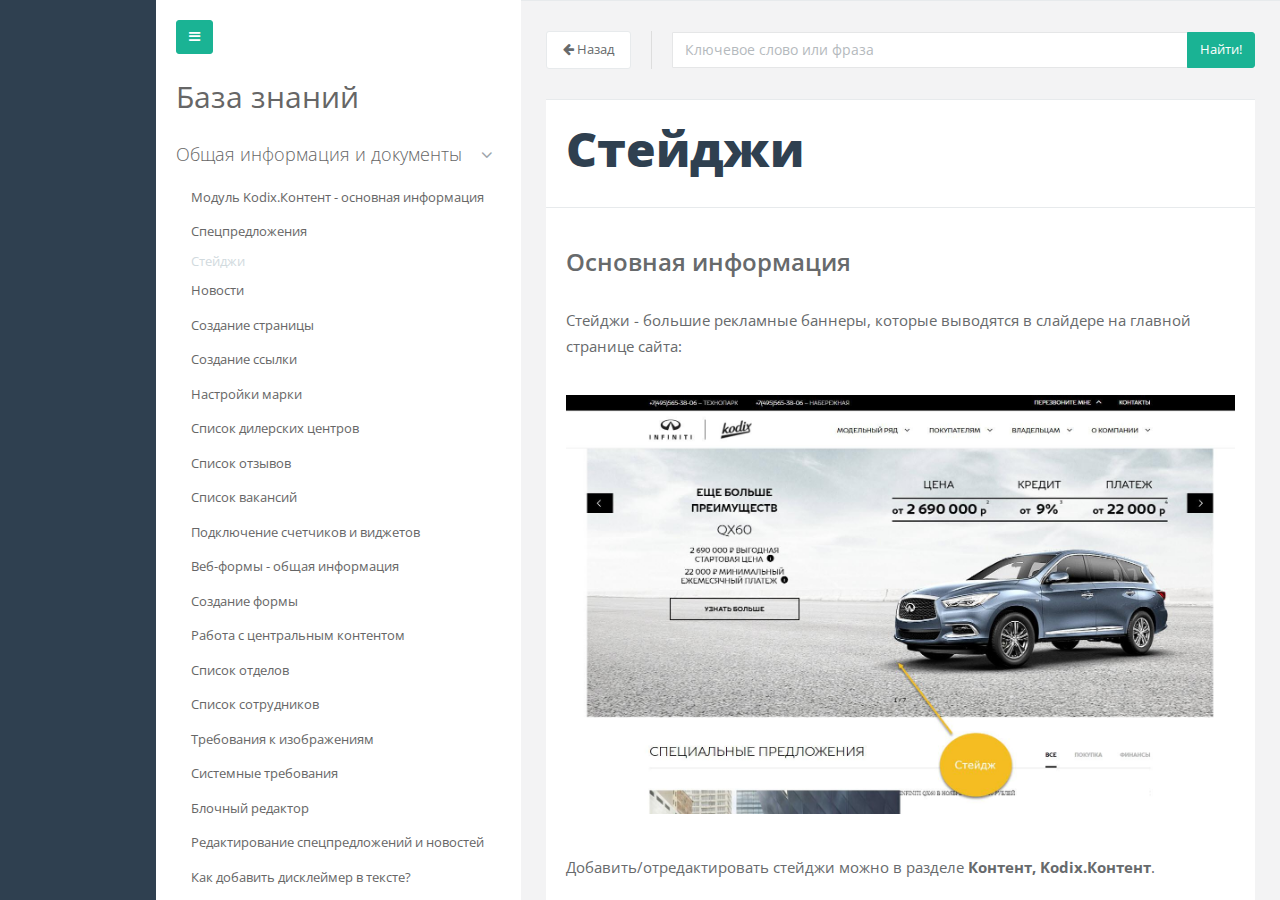
==== commit 24daa56f: "Update article.html" ====
--- a/article.html
+++ b/article.html
@@ -334,40 +334,13 @@
     <script src="js/plugins/metisMenu/jquery.metisMenu.js"></script>
     <script src="js/plugins/slimscroll/jquery.slimscroll.min.js"></script>
 
-    <!-- Flot -->
-    <script src="js/plugins/flot/jquery.flot.js"></script>
-    <script src="js/plugins/flot/jquery.flot.tooltip.min.js"></script>
-    <script src="js/plugins/flot/jquery.flot.spline.js"></script>
-    <script src="js/plugins/flot/jquery.flot.resize.js"></script>
-    <script src="js/plugins/flot/jquery.flot.pie.js"></script>
-
-    <!-- Peity -->
-    <script src="js/plugins/peity/jquery.peity.min.js"></script>
-    <script src="js/demo/peity-demo.js"></script>
-
     <!-- Custom and plugin javascript -->
     <script src="js/inspinia.js"></script>
     <script src="js/plugins/pace/pace.min.js"></script>
-    <script src="js/plugins/jsTree/jstree.min.js"></script>
-
-    <!-- jQuery UI -->
-    <script src="js/plugins/jquery-ui/jquery-ui.min.js"></script>
+
 
     <!-- GITTER -->
     <script src="js/plugins/gritter/jquery.gritter.min.js"></script>
 
-    <!-- Sparkline -->
-    <script src="js/plugins/sparkline/jquery.sparkline.min.js"></script>
-
-    <!-- Sparkline demo data  -->
-    <script src="js/demo/sparkline-demo.js"></script>
-
-    <!-- ChartJS-->
-    <script src="js/plugins/chartJs/Chart.min.js"></script>
-
-    <!-- Toastr -->
-    <!-- <script src="js/plugins/toastr/toastr.min.js"></script> -->
-
-
 </body>
 </html>
--- a/css/style.css
+++ b/css/style.css
@@ -0,0 +1,9610 @@
+@import url("https://fonts.googleapis.com/css?family=Open+Sans:300,400,600,700");
+@import url("https://fonts.googleapis.com/css?family=Roboto:400,300,500,700");
+/*
+ *
+ *   INSPINIA - Responsive Admin Theme
+ *   version 2.9.2
+ *
+*/
+@font-face {
+  font-family: 'Glyphicons Halflings';
+  src: url('../fonts/glyphicons-halflings-regular.eot');
+  src: url('../fonts/glyphicons-halflings-regular.eot?#iefix') format('embedded-opentype'), url('../fonts/glyphicons-halflings-regular.woff2') format('woff2'), url('../fonts/glyphicons-halflings-regular.woff') format('woff'), url('../fonts/glyphicons-halflings-regular.ttf') format('truetype'), url('../fonts/glyphicons-halflings-regular.svg') format('svg');
+}
+.glyphicon {
+  position: relative;
+  top: 1px;
+  display: inline-block;
+  font-family: 'Glyphicons Halflings';
+  font-style: normal;
+  font-weight: normal;
+  line-height: 1;
+  -webkit-font-smoothing: antialiased;
+  -moz-osx-font-smoothing: grayscale;
+}
+.glyphicon-asterisk:before {
+  content: "\002a";
+}
+.glyphicon-plus:before {
+  content: "\002b";
+}
+.glyphicon-euro:before,
+.glyphicon-eur:before {
+  content: "\20ac";
+}
+.glyphicon-minus:before {
+  content: "\2212";
+}
+.glyphicon-cloud:before {
+  content: "\2601";
+}
+.glyphicon-envelope:before {
+  content: "\2709";
+}
+.glyphicon-pencil:before {
+  content: "\270f";
+}
+.glyphicon-glass:before {
+  content: "\e001";
+}
+.glyphicon-music:before {
+  content: "\e002";
+}
+.glyphicon-search:before {
+  content: "\e003";
+}
+.glyphicon-heart:before {
+  content: "\e005";
+}
+.glyphicon-star:before {
+  content: "\e006";
+}
+.glyphicon-star-empty:before {
+  content: "\e007";
+}
+.glyphicon-user:before {
+  content: "\e008";
+}
+.glyphicon-film:before {
+  content: "\e009";
+}
+.glyphicon-th-large:before {
+  content: "\e010";
+}
+.glyphicon-th:before {
+  content: "\e011";
+}
+.glyphicon-th-list:before {
+  content: "\e012";
+}
+.glyphicon-ok:before {
+  content: "\e013";
+}
+.glyphicon-remove:before {
+  content: "\e014";
+}
+.glyphicon-zoom-in:before {
+  content: "\e015";
+}
+.glyphicon-zoom-out:before {
+  content: "\e016";
+}
+.glyphicon-off:before {
+  content: "\e017";
+}
+.glyphicon-signal:before {
+  content: "\e018";
+}
+.glyphicon-cog:before {
+  content: "\e019";
+}
+.glyphicon-trash:before {
+  content: "\e020";
+}
+.glyphicon-home:before {
+  content: "\e021";
+}
+.glyphicon-file:before {
+  content: "\e022";
+}
+.glyphicon-time:before {
+  content: "\e023";
+}
+.glyphicon-road:before {
+  content: "\e024";
+}
+.glyphicon-download-alt:before {
+  content: "\e025";
+}
+.glyphicon-download:before {
+  content: "\e026";
+}
+.glyphicon-upload:before {
+  content: "\e027";
+}
+.glyphicon-inbox:before {
+  content: "\e028";
+}
+.glyphicon-play-circle:before {
+  content: "\e029";
+}
+.glyphicon-repeat:before {
+  content: "\e030";
+}
+.glyphicon-refresh:before {
+  content: "\e031";
+}
+.glyphicon-list-alt:before {
+  content: "\e032";
+}
+.glyphicon-lock:before {
+  content: "\e033";
+}
+.glyphicon-flag:before {
+  content: "\e034";
+}
+.glyphicon-headphones:before {
+  content: "\e035";
+}
+.glyphicon-volume-off:before {
+  content: "\e036";
+}
+.glyphicon-volume-down:before {
+  content: "\e037";
+}
+.glyphicon-volume-up:before {
+  content: "\e038";
+}
+.glyphicon-qrcode:before {
+  content: "\e039";
+}
+.glyphicon-barcode:before {
+  content: "\e040";
+}
+.glyphicon-tag:before {
+  content: "\e041";
+}
+.glyphicon-tags:before {
+  content: "\e042";
+}
+.glyphicon-book:before {
+  content: "\e043";
+}
+.glyphicon-bookmark:before {
+  content: "\e044";
+}
+.glyphicon-print:before {
+  content: "\e045";
+}
+.glyphicon-camera:before {
+  content: "\e046";
+}
+.glyphicon-font:before {
+  content: "\e047";
+}
+.glyphicon-bold:before {
+  content: "\e048";
+}
+.glyphicon-italic:before {
+  content: "\e049";
+}
+.glyphicon-text-height:before {
+  content: "\e050";
+}
+.glyphicon-text-width:before {
+  content: "\e051";
+}
+.glyphicon-align-left:before {
+  content: "\e052";
+}
+.glyphicon-align-center:before {
+  content: "\e053";
+}
+.glyphicon-align-right:before {
+  content: "\e054";
+}
+.glyphicon-align-justify:before {
+  content: "\e055";
+}
+.glyphicon-list:before {
+  content: "\e056";
+}
+.glyphicon-indent-left:before {
+  content: "\e057";
+}
+.glyphicon-indent-right:before {
+  content: "\e058";
+}
+.glyphicon-facetime-video:before {
+  content: "\e059";
+}
+.glyphicon-picture:before {
+  content: "\e060";
+}
+.glyphicon-map-marker:before {
+  content: "\e062";
+}
+.glyphicon-adjust:before {
+  content: "\e063";
+}
+.glyphicon-tint:before {
+  content: "\e064";
+}
+.glyphicon-edit:before {
+  content: "\e065";
+}
+.glyphicon-share:before {
+  content: "\e066";
+}
+.glyphicon-check:before {
+  content: "\e067";
+}
+.glyphicon-move:before {
+  content: "\e068";
+}
+.glyphicon-step-backward:before {
+  content: "\e069";
+}
+.glyphicon-fast-backward:before {
+  content: "\e070";
+}
+.glyphicon-backward:before {
+  content: "\e071";
+}
+.glyphicon-play:before {
+  content: "\e072";
+}
+.glyphicon-pause:before {
+  content: "\e073";
+}
+.glyphicon-stop:before {
+  content: "\e074";
+}
+.glyphicon-forward:before {
+  content: "\e075";
+}
+.glyphicon-fast-forward:before {
+  content: "\e076";
+}
+.glyphicon-step-forward:before {
+  content: "\e077";
+}
+.glyphicon-eject:before {
+  content: "\e078";
+}
+.glyphicon-chevron-left:before {
+  content: "\e079";
+}
+.glyphicon-chevron-right:before {
+  content: "\e080";
+}
+.glyphicon-plus-sign:before {
+  content: "\e081";
+}
+.glyphicon-minus-sign:before {
+  content: "\e082";
+}
+.glyphicon-remove-sign:before {
+  content: "\e083";
+}
+.glyphicon-ok-sign:before {
+  content: "\e084";
+}
+.glyphicon-question-sign:before {
+  content: "\e085";
+}
+.glyphicon-info-sign:before {
+  content: "\e086";
+}
+.glyphicon-screenshot:before {
+  content: "\e087";
+}
+.glyphicon-remove-circle:before {
+  content: "\e088";
+}
+.glyphicon-ok-circle:before {
+  content: "\e089";
+}
+.glyphicon-ban-circle:before {
+  content: "\e090";
+}
+.glyphicon-arrow-left:before {
+  content: "\e091";
+}
+.glyphicon-arrow-right:before {
+  content: "\e092";
+}
+.glyphicon-arrow-up:before {
+  content: "\e093";
+}
+.glyphicon-arrow-down:before {
+  content: "\e094";
+}
+.glyphicon-share-alt:before {
+  content: "\e095";
+}
+.glyphicon-resize-full:before {
+  content: "\e096";
+}
+.glyphicon-resize-small:before {
+  content: "\e097";
+}
+.glyphicon-exclamation-sign:before {
+  content: "\e101";
+}
+.glyphicon-gift:before {
+  content: "\e102";
+}
+.glyphicon-leaf:before {
+  content: "\e103";
+}
+.glyphicon-fire:before {
+  content: "\e104";
+}
+.glyphicon-eye-open:before {
+  content: "\e105";
+}
+.glyphicon-eye-close:before {
+  content: "\e106";
+}
+.glyphicon-warning-sign:before {
+  content: "\e107";
+}
+.glyphicon-plane:before {
+  content: "\e108";
+}
+.glyphicon-calendar:before {
+  content: "\e109";
+}
+.glyphicon-random:before {
+  content: "\e110";
+}
+.glyphicon-comment:before {
+  content: "\e111";
+}
+.glyphicon-magnet:before {
+  content: "\e112";
+}
+.glyphicon-chevron-up:before {
+  content: "\e113";
+}
+.glyphicon-chevron-down:before {
+  content: "\e114";
+}
+.glyphicon-retweet:before {
+  content: "\e115";
+}
+.glyphicon-shopping-cart:before {
+  content: "\e116";
+}
+.glyphicon-folder-close:before {
+  content: "\e117";
+}
+.glyphicon-folder-open:before {
+  content: "\e118";
+}
+.glyphicon-resize-vertical:before {
+  content: "\e119";
+}
+.glyphicon-resize-horizontal:before {
+  content: "\e120";
+}
+.glyphicon-hdd:before {
+  content: "\e121";
+}
+.glyphicon-bullhorn:before {
+  content: "\e122";
+}
+.glyphicon-bell:before {
+  content: "\e123";
+}
+.glyphicon-certificate:before {
+  content: "\e124";
+}
+.glyphicon-thumbs-up:before {
+  content: "\e125";
+}
+.glyphicon-thumbs-down:before {
+  content: "\e126";
+}
+.glyphicon-hand-right:before {
+  content: "\e127";
+}
+.glyphicon-hand-left:before {
+  content: "\e128";
+}
+.glyphicon-hand-up:before {
+  content: "\e129";
+}
+.glyphicon-hand-down:before {
+  content: "\e130";
+}
+.glyphicon-circle-arrow-right:before {
+  content: "\e131";
+}
+.glyphicon-circle-arrow-left:before {
+  content: "\e132";
+}
+.glyphicon-circle-arrow-up:before {
+  content: "\e133";
+}
+.glyphicon-circle-arrow-down:before {
+  content: "\e134";
+}
+.glyphicon-globe:before {
+  content: "\e135";
+}
+.glyphicon-wrench:before {
+  content: "\e136";
+}
+.glyphicon-tasks:before {
+  content: "\e137";
+}
+.glyphicon-filter:before {
+  content: "\e138";
+}
+.glyphicon-briefcase:before {
+  content: "\e139";
+}
+.glyphicon-fullscreen:before {
+  content: "\e140";
+}
+.glyphicon-dashboard:before {
+  content: "\e141";
+}
+.glyphicon-paperclip:before {
+  content: "\e142";
+}
+.glyphicon-heart-empty:before {
+  content: "\e143";
+}
+.glyphicon-link:before {
+  content: "\e144";
+}
+.glyphicon-phone:before {
+  content: "\e145";
+}
+.glyphicon-pushpin:before {
+  content: "\e146";
+}
+.glyphicon-usd:before {
+  content: "\e148";
+}
+.glyphicon-gbp:before {
+  content: "\e149";
+}
+.glyphicon-sort:before {
+  content: "\e150";
+}
+.glyphicon-sort-by-alphabet:before {
+  content: "\e151";
+}
+.glyphicon-sort-by-alphabet-alt:before {
+  content: "\e152";
+}
+.glyphicon-sort-by-order:before {
+  content: "\e153";
+}
+.glyphicon-sort-by-order-alt:before {
+  content: "\e154";
+}
+.glyphicon-sort-by-attributes:before {
+  content: "\e155";
+}
+.glyphicon-sort-by-attributes-alt:before {
+  content: "\e156";
+}
+.glyphicon-unchecked:before {
+  content: "\e157";
+}
+.glyphicon-expand:before {
+  content: "\e158";
+}
+.glyphicon-collapse-down:before {
+  content: "\e159";
+}
+.glyphicon-collapse-up:before {
+  content: "\e160";
+}
+.glyphicon-log-in:before {
+  content: "\e161";
+}
+.glyphicon-flash:before {
+  content: "\e162";
+}
+.glyphicon-log-out:before {
+  content: "\e163";
+}
+.glyphicon-new-window:before {
+  content: "\e164";
+}
+.glyphicon-record:before {
+  content: "\e165";
+}
+.glyphicon-save:before {
+  content: "\e166";
+}
+.glyphicon-open:before {
+  content: "\e167";
+}
+.glyphicon-saved:before {
+  content: "\e168";
+}
+.glyphicon-import:before {
+  content: "\e169";
+}
+.glyphicon-export:before {
+  content: "\e170";
+}
+.glyphicon-send:before {
+  content: "\e171";
+}
+.glyphicon-floppy-disk:before {
+  content: "\e172";
+}
+.glyphicon-floppy-saved:before {
+  content: "\e173";
+}
+.glyphicon-floppy-remove:before {
+  content: "\e174";
+}
+.glyphicon-floppy-save:before {
+  content: "\e175";
+}
+.glyphicon-floppy-open:before {
+  content: "\e176";
+}
+.glyphicon-credit-card:before {
+  content: "\e177";
+}
+.glyphicon-transfer:before {
+  content: "\e178";
+}
+.glyphicon-cutlery:before {
+  content: "\e179";
+}
+.glyphicon-header:before {
+  content: "\e180";
+}
+.glyphicon-compressed:before {
+  content: "\e181";
+}
+.glyphicon-earphone:before {
+  content: "\e182";
+}
+.glyphicon-phone-alt:before {
+  content: "\e183";
+}
+.glyphicon-tower:before {
+  content: "\e184";
+}
+.glyphicon-stats:before {
+  content: "\e185";
+}
+.glyphicon-sd-video:before {
+  content: "\e186";
+}
+.glyphicon-hd-video:before {
+  content: "\e187";
+}
+.glyphicon-subtitles:before {
+  content: "\e188";
+}
+.glyphicon-sound-stereo:before {
+  content: "\e189";
+}
+.glyphicon-sound-dolby:before {
+  content: "\e190";
+}
+.glyphicon-sound-5-1:before {
+  content: "\e191";
+}
+.glyphicon-sound-6-1:before {
+  content: "\e192";
+}
+.glyphicon-sound-7-1:before {
+  content: "\e193";
+}
+.glyphicon-copyright-mark:before {
+  content: "\e194";
+}
+.glyphicon-registration-mark:before {
+  content: "\e195";
+}
+.glyphicon-cloud-download:before {
+  content: "\e197";
+}
+.glyphicon-cloud-upload:before {
+  content: "\e198";
+}
+.glyphicon-tree-conifer:before {
+  content: "\e199";
+}
+.glyphicon-tree-deciduous:before {
+  content: "\e200";
+}
+.glyphicon-cd:before {
+  content: "\e201";
+}
+.glyphicon-save-file:before {
+  content: "\e202";
+}
+.glyphicon-open-file:before {
+  content: "\e203";
+}
+.glyphicon-level-up:before {
+  content: "\e204";
+}
+.glyphicon-copy:before {
+  content: "\e205";
+}
+.glyphicon-paste:before {
+  content: "\e206";
+}
+.glyphicon-alert:before {
+  content: "\e209";
+}
+.glyphicon-equalizer:before {
+  content: "\e210";
+}
+.glyphicon-king:before {
+  content: "\e211";
+}
+.glyphicon-queen:before {
+  content: "\e212";
+}
+.glyphicon-pawn:before {
+  content: "\e213";
+}
+.glyphicon-bishop:before {
+  content: "\e214";
+}
+.glyphicon-knight:before {
+  content: "\e215";
+}
+.glyphicon-baby-formula:before {
+  content: "\e216";
+}
+.glyphicon-tent:before {
+  content: "\26fa";
+}
+.glyphicon-blackboard:before {
+  content: "\e218";
+}
+.glyphicon-bed:before {
+  content: "\e219";
+}
+.glyphicon-apple:before {
+  content: "\f8ff";
+}
+.glyphicon-erase:before {
+  content: "\e221";
+}
+.glyphicon-hourglass:before {
+  content: "\231b";
+}
+.glyphicon-lamp:before {
+  content: "\e223";
+}
+.glyphicon-duplicate:before {
+  content: "\e224";
+}
+.glyphicon-piggy-bank:before {
+  content: "\e225";
+}
+.glyphicon-scissors:before {
+  content: "\e226";
+}
+.glyphicon-bitcoin:before {
+  content: "\e227";
+}
+.glyphicon-btc:before {
+  content: "\e227";
+}
+.glyphicon-xbt:before {
+  content: "\e227";
+}
+.glyphicon-yen:before {
+  content: "\00a5";
+}
+.glyphicon-jpy:before {
+  content: "\00a5";
+}
+.glyphicon-ruble:before {
+  content: "\20bd";
+}
+.glyphicon-rub:before {
+  content: "\20bd";
+}
+.glyphicon-scale:before {
+  content: "\e230";
+}
+.glyphicon-ice-lolly:before {
+  content: "\e231";
+}
+.glyphicon-ice-lolly-tasted:before {
+  content: "\e232";
+}
+.glyphicon-education:before {
+  content: "\e233";
+}
+.glyphicon-option-horizontal:before {
+  content: "\e234";
+}
+.glyphicon-option-vertical:before {
+  content: "\e235";
+}
+.glyphicon-menu-hamburger:before {
+  content: "\e236";
+}
+.glyphicon-modal-window:before {
+  content: "\e237";
+}
+.glyphicon-oil:before {
+  content: "\e238";
+}
+.glyphicon-grain:before {
+  content: "\e239";
+}
+.glyphicon-sunglasses:before {
+  content: "\e240";
+}
+.glyphicon-text-size:before {
+  content: "\e241";
+}
+.glyphicon-text-color:before {
+  content: "\e242";
+}
+.glyphicon-text-background:before {
+  content: "\e243";
+}
+.glyphicon-object-align-top:before {
+  content: "\e244";
+}
+.glyphicon-object-align-bottom:before {
+  content: "\e245";
+}
+.glyphicon-object-align-horizontal:before {
+  content: "\e246";
+}
+.glyphicon-object-align-left:before {
+  content: "\e247";
+}
+.glyphicon-object-align-vertical:before {
+  content: "\e248";
+}
+.glyphicon-object-align-right:before {
+  content: "\e249";
+}
+.glyphicon-triangle-right:before {
+  content: "\e250";
+}
+.glyphicon-triangle-left:before {
+  content: "\e251";
+}
+.glyphicon-triangle-bottom:before {
+  content: "\e252";
+}
+.glyphicon-triangle-top:before {
+  content: "\e253";
+}
+.glyphicon-console:before {
+  content: "\e254";
+}
+.glyphicon-superscript:before {
+  content: "\e255";
+}
+.glyphicon-subscript:before {
+  content: "\e256";
+}
+.glyphicon-menu-left:before {
+  content: "\e257";
+}
+.glyphicon-menu-right:before {
+  content: "\e258";
+}
+.glyphicon-menu-down:before {
+  content: "\e259";
+}
+.glyphicon-menu-up:before {
+  content: "\e260";
+}
+h1,
+h2,
+h3,
+h4,
+h5,
+h6 {
+  font-weight: 100;
+}
+.h1,
+.h2,
+.h3,
+h1,
+h2,
+h3 {
+  margin-top: 20px;
+  margin-bottom: 10px;
+}
+h1 {
+  font-size: 30px;
+}
+h2 {
+  font-size: 24px;
+}
+h3 {
+  font-size: 16px;
+}
+h4 {
+  font-size: 14px;
+}
+h5 {
+  font-size: 12px;
+}
+h6 {
+  font-size: 10px;
+}
+h3,
+h4,
+h5 {
+  margin-top: 5px;
+  font-weight: 600;
+}
+.nav > li > a {
+  color: #a7b1c2;
+  font-weight: 600;
+  padding: 14px 20px 14px 25px;
+  display: block;
+}
+.nav.metismenu > li {
+  display: block;
+  width: 100%;
+  position: relative;
+}
+.nav.metismenu .dropdown-menu > li > a {
+  padding: 3px 20px;
+  display: block;
+}
+.nav.navbar-right > li > a {
+  color: #999c9e;
+}
+.nav > li.active > a {
+  color: #ffffff;
+}
+.navbar-default .nav > li > a:hover,
+.navbar-default .nav > li > a:focus {
+  background-color: #293846;
+  color: white;
+}
+.nav .open > a,
+.nav .open > a:hover,
+.nav .open > a:focus {
+  background: #fff;
+}
+.nav.navbar-top-links > li > a:hover,
+.nav.navbar-top-links > li > a:focus {
+  background-color: transparent;
+}
+.nav > li > a i {
+  margin-right: 6px;
+}
+.navbar {
+  border: 0;
+}
+.navbar-default {
+  background-color: transparent;
+  border-color: #2f4050;
+}
+.navbar-top-links li {
+  display: inline-block;
+  align-self: center;
+}
+.body-small .navbar-top-links li:last-child {
+  margin-right: 0;
+}
+.navbar-top-links li a {
+  padding: 20px 10px;
+  min-height: 50px;
+}
+.dropdown-menu {
+  border: medium none;
+  border-radius: 3px;
+  box-shadow: 0 0 3px rgba(86, 96, 117, 0.7);
+  display: none;
+  float: left;
+  font-size: 12px;
+  left: 0;
+  list-style: none outside none;
+  padding: 0;
+  position: absolute;
+  text-shadow: none;
+  top: 100%;
+  z-index: 1000;
+}
+.dropdown-menu > li > a {
+  border-radius: 3px;
+  color: inherit;
+  line-height: 25px;
+  margin: 4px;
+  text-align: left;
+  font-weight: normal;
+  display: block;
+  padding: 3px 20px;
+}
+.dropdown-menu > li > a:focus,
+.dropdown-menu > li > a:hover {
+  color: #262626;
+  text-decoration: none;
+  background-color: #f5f5f5;
+}
+.dropdown-menu > .active > a,
+.dropdown-menu > .active > a:focus,
+.dropdown-menu > .active > a:hover {
+  color: #fff;
+  text-decoration: none;
+  background-color: #1ab394;
+  outline: 0;
+}
+.dropdown-menu > li > a.font-bold {
+  font-weight: 600;
+}
+.navbar-top-links .dropdown-menu li {
+  display: block;
+}
+.navbar-top-links .dropdown-menu li:last-child {
+  margin-right: 0;
+}
+.navbar-top-links .dropdown-menu li a {
+  padding: 3px 20px;
+  min-height: 0;
+}
+.navbar-top-links .dropdown-menu li a div {
+  white-space: normal;
+}
+.navbar-top-links .dropdown-messages,
+.navbar-top-links .dropdown-tasks,
+.navbar-top-links .dropdown-alerts {
+  width: 310px;
+  min-width: 0;
+}
+.navbar-top-links .dropdown-messages {
+  margin-left: 5px;
+}
+.navbar-top-links .dropdown-tasks {
+  margin-left: -59px;
+}
+.navbar-top-links .dropdown-alerts {
+  margin-left: -123px;
+}
+.navbar-top-links .dropdown-user {
+  right: 0;
+  left: auto;
+}
+.dropdown-messages,
+.dropdown-alerts {
+  padding: 10px 10px 10px 10px;
+}
+.dropdown-messages li a,
+.dropdown-alerts li a {
+  font-size: 12px;
+}
+.dropdown-messages li em,
+.dropdown-alerts li em {
+  font-size: 10px;
+}
+.nav.navbar-top-links .dropdown-alerts a {
+  font-size: 12px;
+}
+.nav-header {
+  padding: 33px 25px;
+  background-color: #2f4050;
+  background-image: url("patterns/header-profile.png");
+}
+.caret {
+  display: inline-block;
+  width: 0;
+  height: 0;
+  margin-left: 2px;
+  vertical-align: middle;
+  border-top: 4px dashed;
+  border-right: 4px solid transparent;
+  border-left: 4px solid transparent;
+}
+.profile-element .dropdown-toggle::after {
+  display: none;
+}
+.pace-done .nav-header {
+  transition: all 0.4s;
+}
+ul.nav-second-level {
+  background: #293846;
+}
+.nav > li.active {
+  border-left: 4px solid #19aa8d;
+  background: #293846;
+}
+.nav.nav-second-level > li.active {
+  border: none;
+}
+.nav.nav-second-level.collapse[style] {
+  height: auto !important;
+}
+.nav-header a {
+  color: #DFE4ED;
+}
+.nav-header .text-muted {
+  color: #8095a8 !important;
+}
+.minimalize-styl-2 {
+  padding: 4px 12px;
+  margin: 14px 5px 5px 20px;
+  font-size: 14px;
+  float: left;
+}
+.navbar-form-custom {
+  float: left;
+  height: 50px;
+  padding: 0;
+  width: 200px;
+  display: block;
+}
+.navbar-form-custom .form-group {
+  margin-bottom: 0;
+}
+.nav.navbar-top-links a {
+  font-size: 14px;
+}
+.navbar-form-custom .form-control {
+  background: none repeat scroll 0 0 rgba(0, 0, 0, 0);
+  border: medium none;
+  font-size: 14px;
+  height: 60px;
+  margin: 0;
+  z-index: 2000;
+}
+.nav.navbar-top-links .dropdown-toggle::after {
+  display: none;
+}
+.navbar.navbar-static-top {
+  padding: 0;
+  width: 100%;
+  align-items: inherit;
+}
+.navbar-static-top .dropdown-menu {
+  right: 0;
+  left: auto;
+}
+.count-info .label {
+  line-height: 12px;
+  padding: 2px 5px;
+  position: absolute;
+  right: 6px;
+  top: 12px;
+}
+.arrow {
+  float: right;
+}
+.fa.arrow:before {
+  content: "\f104";
+}
+.active > a > .fa.arrow:before {
+  content: "\f107";
+}
+.nav-second-level li,
+.nav-third-level li {
+  border-bottom: none !important;
+}
+.nav.nav-third-level > li.active {
+  border: none;
+}
+.nav-second-level li a {
+  padding: 7px 10px 7px 10px;
+  padding-left: 52px;
+}
+.fixed-sidebar.mini-navbar .nav-second-level.collapsing li a,
+.nav-second-level.collapsing li a {
+  min-width: 220px;
+}
+.body-small .nav-second-level.collapsing li a,
+.mini-navbar .nav-second-level.collapsing li a {
+  min-width: 140px;
+}
+.nav-third-level li a,
+.fixed-sidebar.mini-navbar .nav-second-level li .nav-third-level li a {
+  padding-left: 62px;
+}
+.nav-second-level li:last-child {
+  padding-bottom: 10px;
+}
+body:not(.fixed-sidebar):not(.canvas-menu).mini-navbar .nav li:hover > .nav-second-level,
+.mini-navbar .nav li:focus > .nav-second-level {
+  display: block;
+  border-radius: 0 2px 2px 0;
+  min-width: 160px;
+  height: auto;
+}
+body.mini-navbar .navbar-default .nav > li > .nav-second-level li a {
+  font-size: 12px;
+  border-radius: 3px;
+}
+.fixed-nav .slimScrollDiv #side-menu {
+  padding-bottom: 60px;
+}
+.mini-navbar .nav-second-level li a {
+  padding: 10px 10px 10px 15px;
+}
+.mini-navbar .nav .nav-second-level {
+  position: absolute;
+  left: 70px;
+  top: 0;
+  background-color: #2f4050;
+  padding: 10px 10px 10px 10px;
+  font-size: 12px;
+}
+.canvas-menu.mini-navbar .nav-second-level {
+  background: #293846;
+}
+.mini-navbar li.active .nav-second-level {
+  left: 65px;
+}
+.navbar-default .special_link a {
+  background: #1ab394;
+  color: white;
+}
+.navbar-default .special_link a:hover {
+  background: #17987e !important;
+  color: white;
+}
+.navbar-default .special_link a span.label {
+  background: #fff;
+  color: #1ab394;
+}
+.navbar-default .landing_link a {
+  background: #1cc09f;
+  color: white;
+}
+.navbar-default .landing_link a:hover {
+  background: #1ab394 !important;
+  color: white;
+}
+.navbar-default .landing_link a span.label {
+  background: #fff;
+  color: #1cc09f;
+}
+.logo-element {
+  text-align: center;
+  font-size: 18px;
+  font-weight: 600;
+  color: white;
+  display: none;
+  padding: 18px 0;
+}
+.navbar-static-side {
+  transition: width 0s;
+}
+.footer {
+  transition: margin 0s;
+}
+.pace-done .navbar-static-side,
+.pace-done .nav-header,
+.pace-done li.active,
+.pace-done #page-wrapper,
+.pace-done .footer {
+  -webkit-transition: all 0.4s;
+  -moz-transition: all 0.4s;
+  -o-transition: all 0.4s;
+  transition: all 0.4s;
+}
+.navbar-fixed-top {
+  background: #fff;
+  transition-duration: 0.4s;
+  border-bottom: 1px solid #e7eaec !important;
+  z-index: 2030;
+  position: fixed;
+  right: 0;
+  left: 0;
+  padding: 0;
+  top: 0;
+}
+.navbar-fixed-top .navbar-form-custom .form-control {
+  height: 50px;
+}
+.navbar-fixed-top,
+.navbar-static-top {
+  background: #f3f3f4;
+}
+.fixed-nav #wrapper {
+  margin-top: 0;
+}
+.nav-tabs > li.active > a,
+.nav-tabs > li.active > a:hover,
+.nav-tabs > li.active > a:focus {
+  -moz-border-bottom-colors: none;
+  -moz-border-left-colors: none;
+  -moz-border-right-colors: none;
+  -moz-border-top-colors: none;
+  background: none;
+  border-color: #dddddd #dddddd rgba(0, 0, 0, 0);
+  border-bottom: #f3f3f4;
+  border-image: none;
+  border-style: solid;
+  border-width: 1px;
+  color: #555555;
+  cursor: default;
+}
+.nav.nav-tabs li {
+  background: none;
+  border: none;
+}
+body.fixed-nav #wrapper .navbar-static-side,
+body.fixed-nav #wrapper #page-wrapper {
+  margin-top: 60px;
+}
+body.top-navigation.fixed-nav #wrapper #page-wrapper {
+  margin-top: 0;
+}
+body.fixed-nav.fixed-nav-basic .navbar-fixed-top {
+  left: 220px;
+}
+body.fixed-nav.fixed-nav-basic.mini-navbar .navbar-fixed-top {
+  left: 70px;
+}
+body.fixed-nav.fixed-nav-basic.fixed-sidebar.mini-navbar .navbar-fixed-top {
+  left: 0;
+}
+body.fixed-nav.fixed-nav-basic #wrapper .navbar-static-side {
+  margin-top: 0;
+}
+body.fixed-nav.fixed-nav-basic.body-small .navbar-fixed-top {
+  left: 0;
+}
+body.fixed-nav.fixed-nav-basic.fixed-sidebar.mini-navbar.body-small .navbar-fixed-top {
+  left: 220px;
+}
+.fixed-nav .minimalize-styl-2 {
+  margin: 10px 5px 5px 15px;
+}
+.body-small .navbar-fixed-top {
+  margin-left: 0;
+}
+body.mini-navbar .navbar-static-side {
+  width: 70px;
+}
+body.mini-navbar .profile-element,
+body.mini-navbar .nav-label,
+body.mini-navbar .navbar-default .nav li a span {
+  display: none;
+}
+body.canvas-menu .profile-element {
+  display: block;
+}
+body:not(.fixed-sidebar):not(.canvas-menu).mini-navbar .nav-second-level {
+  display: none;
+}
+body.mini-navbar .navbar-default .nav > li > a {
+  font-size: 16px;
+}
+body.mini-navbar .logo-element {
+  display: block;
+}
+body.canvas-menu .logo-element {
+  display: none;
+}
+body.mini-navbar .nav-header {
+  padding: 0;
+  background-color: #1ab394;
+}
+body.canvas-menu .nav-header {
+  padding: 33px 25px;
+}
+body.canvas-menu .sidebar-collapse li {
+  width: 100%;
+}
+body.mini-navbar #page-wrapper {
+  width: calc(100% - 70px);
+}
+body.canvas-menu.mini-navbar #page-wrapper,
+body.canvas-menu.mini-navbar .footer {
+  margin: 0;
+  width: 100%;
+}
+body.fixed-sidebar .navbar-static-side,
+body.canvas-menu .navbar-static-side {
+  width: 220px;
+  z-index: 2001;
+  height: 100vh;
+  position: fixed;
+}
+body.fixed-sidebar.mini-navbar .navbar-static-side {
+  width: 0;
+}
+body.fixed-sidebar #page-wrapper {
+  margin: 0 0 0 220px;
+}
+body.fixed-sidebar.body-small #page-wrapper {
+  margin: 0;
+}
+body.fixed-sidebar.mini-navbar #page-wrapper {
+  margin: 0 0 0 0;
+  width: 100%;
+}
+body.body-small.fixed-sidebar.mini-navbar #page-wrapper {
+  margin: 0 0 0 220px;
+}
+body.body-small.fixed-sidebar.mini-navbar .navbar-static-side {
+  width: 220px;
+}
+.fixed-sidebar.mini-navbar .nav li:focus > .nav-second-level,
+.canvas-menu.mini-navbar .nav li:focus > .nav-second-level {
+  display: block;
+  height: auto;
+}
+body.fixed-sidebar.mini-navbar .navbar-default .nav > li > .nav-second-level li a {
+  font-size: 12px;
+  border-radius: 3px;
+}
+body.canvas-menu.mini-navbar .navbar-default .nav > li > .nav-second-level li a {
+  font-size: 13px;
+  border-radius: 3px;
+}
+.fixed-sidebar.mini-navbar .nav-second-level li a,
+.canvas-menu.mini-navbar .nav-second-level li a {
+  padding: 10px 10px 10px 15px;
+}
+.fixed-sidebar.mini-navbar .nav-second-level,
+.canvas-menu.mini-navbar .nav-second-level {
+  position: relative;
+  padding: 0;
+  font-size: 13px;
+}
+.fixed-sidebar.mini-navbar li.active .nav-second-level,
+.canvas-menu.mini-navbar li.active .nav-second-level {
+  left: 0;
+}
+body.fixed-sidebar.mini-navbar .navbar-default .nav > li > a,
+body.canvas-menu.mini-navbar .navbar-default .nav > li > a {
+  font-size: 13px;
+}
+body.fixed-sidebar.mini-navbar .nav-label,
+body.fixed-sidebar.mini-navbar .navbar-default .nav li a span,
+body.canvas-menu.mini-navbar .nav-label,
+body.canvas-menu.mini-navbar .navbar-default .nav li a span {
+  display: inline;
+}
+body.canvas-menu.mini-navbar .navbar-default .nav li .profile-element a span {
+  display: block;
+}
+.canvas-menu.mini-navbar .nav-second-level li a,
+.fixed-sidebar.mini-navbar .nav-second-level li a {
+  padding: 7px 10px 7px 52px;
+}
+.fixed-sidebar.mini-navbar .nav-second-level,
+.canvas-menu.mini-navbar .nav-second-level {
+  left: 0;
+}
+body.canvas-menu nav.navbar-static-side {
+  z-index: 2001;
+  background: #2f4050;
+  height: 100%;
+  position: fixed;
+  display: none;
+}
+body.canvas-menu.mini-navbar nav.navbar-static-side {
+  display: block;
+  width: 220px;
+}
+.top-navigation #page-wrapper {
+  width: 100%;
+}
+.top-navigation .navbar-nav .dropdown-menu > .active > a {
+  background: white;
+  color: #1ab394;
+  font-weight: bold;
+}
+.white-bg .navbar-fixed-top,
+.white-bg .navbar-static-top {
+  background: #fff;
+}
+.top-navigation .navbar {
+  margin-bottom: 0;
+}
+.top-navigation .nav > li > a {
+  padding: 15px 20px;
+  color: #676a6c;
+}
+.top-navigation .nav > li a:hover,
+.top-navigation .nav > li a:focus {
+  background: #fff;
+  color: #1ab394;
+}
+.top-navigation .navbar .nav > li.active {
+  background: #fff;
+  border: none;
+}
+.top-navigation .nav > li.active > a {
+  color: #1ab394;
+}
+.top-navigation .navbar-right {
+  margin-right: 10px;
+}
+.top-navigation .navbar-nav .dropdown-menu {
+  box-shadow: none;
+  border: 1px solid #e7eaec;
+}
+.top-navigation .dropdown-menu > li > a {
+  margin: 0;
+  padding: 7px 20px;
+}
+.navbar .dropdown-menu {
+  margin-top: 0;
+}
+.top-navigation .navbar-brand {
+  background: #1ab394;
+  color: #fff;
+  padding: 15px 25px;
+  font-size: 18px;
+  line-height: 20px;
+}
+.top-navigation .navbar-top-links li:last-child {
+  margin-right: 0;
+}
+.top-navigation.mini-navbar #page-wrapper,
+.top-navigation.body-small.fixed-sidebar.mini-navbar #page-wrapper,
+.mini-navbar .top-navigation #page-wrapper,
+.body-small.fixed-sidebar.mini-navbar .top-navigation #page-wrapper,
+.canvas-menu #page-wrapper {
+  margin: 0;
+  width: 100%;
+}
+.top-navigation.fixed-nav #wrapper,
+.fixed-nav #wrapper.top-navigation {
+  margin-top: 50px;
+}
+.top-navigation .footer.fixed {
+  margin-left: 0 !important;
+}
+.top-navigation .wrapper.wrapper-content {
+  padding: 40px;
+}
+.top-navigation.body-small .wrapper.wrapper-content,
+.body-small .top-navigation .wrapper.wrapper-content {
+  padding: 40px 0 40px 0;
+}
+.navbar-toggler {
+  background-color: #1ab394;
+  color: #fff;
+  padding: 6px 12px;
+  font-size: 14px;
+  margin: 8px;
+}
+.top-navigation .navbar-nav .open .dropdown-menu > li > a,
+.top-navigation .navbar-nav .open .dropdown-menu .dropdown-header {
+  padding: 10px 15px 10px 20px;
+}
+@media (max-width: 768px) {
+  .top-navigation .navbar-header {
+    display: block;
+    float: none;
+  }
+}
+.menu-visible-lg,
+.menu-visible-md {
+  display: none !important;
+}
+@media (min-width: 1200px) {
+  .menu-visible-lg {
+    display: block !important;
+  }
+}
+@media (min-width: 992px) {
+  .menu-visible-md {
+    display: block !important;
+  }
+}
+@media (max-width: 767px) {
+  .menu-visible-md {
+    display: block !important;
+  }
+  .menu-visible-lg {
+    display: block !important;
+  }
+}
+button:focus {
+  outline: 0 !important;
+}
+.btn {
+  border-radius: 3px;
+  font-size: inherit;
+}
+.btn:focus {
+  box-shadow: none;
+}
+.btn-xs {
+  font-size: 0.7rem;
+  padding: 0.2rem 0.4rem;
+}
+.btn-group-sm > .btn,
+.btn-sm {
+  font-size: .8rem;
+}
+.float-e-margins .btn {
+  margin-bottom: 5px;
+}
+.btn-w-m {
+  min-width: 120px;
+}
+.btn-primary.btn-outline {
+  color: #1ab394;
+}
+.btn-success.btn-outline {
+  color: #1c84c6;
+}
+.btn-info.btn-outline {
+  color: #23c6c8;
+}
+.btn-warning.btn-outline {
+  color: #f8ac59;
+}
+.btn-danger.btn-outline {
+  color: #ed5565;
+}
+.btn-primary.btn-outline:hover,
+.btn-success.btn-outline:hover,
+.btn-info.btn-outline:hover,
+.btn-warning.btn-outline:hover,
+.btn-danger.btn-outline:hover {
+  color: #fff;
+}
+.btn.active,
+.btn:active {
+  background-image: none;
+  outline: 0;
+  -webkit-box-shadow: inset 0 3px 5px rgba(0, 0, 0, 0.125);
+  box-shadow: inset 0 3px 5px rgba(0, 0, 0, 0.125);
+}
+.btn-primary {
+  color: #fff;
+  background-color: #1ab394;
+  border-color: #1ab394;
+}
+.btn-primary:hover,
+.btn-primary:focus,
+.btn-primary.focus {
+  background-color: #18a689;
+  border-color: #18a689;
+  color: #FFFFFF;
+}
+.btn-primary.disabled,
+.btn-primary:disabled {
+  color: #fff;
+  background-color: #18a689;
+  border-color: #18a689;
+}
+.btn-primary:not(:disabled):not(.disabled):active,
+.btn-primary:not(:disabled):not(.disabled).active,
+.show > .btn-primary.dropdown-toggle {
+  color: #fff;
+  background-color: #18a689;
+  border-color: #18a689;
+}
+.btn-primary:not(:disabled):not(.disabled):active:focus,
+.btn-primary:not(:disabled):not(.disabled).active:focus,
+.show > .btn-primary.dropdown-toggle:focus {
+  -webkit-box-shadow: inset 0 3px 5px rgba(0, 0, 0, 0.125);
+  box-shadow: inset 0 3px 5px rgba(0, 0, 0, 0.125);
+}
+.btn-success {
+  color: #fff;
+  background-color: #1c84c6;
+  border-color: #1c84c6;
+}
+.btn-success:hover,
+.btn-success:focus,
+.btn-success.focus {
+  color: #fff;
+  background-color: #1a7bb9;
+  border-color: #1a7bb9;
+}
+.btn-success.disabled,
+.btn-success:disabled {
+  color: #fff;
+  background-color: #1a7bb9;
+  border-color: #1a7bb9;
+}
+.btn-success:not(:disabled):not(.disabled):active,
+.btn-success:not(:disabled):not(.disabled).active,
+.show > .btn-success.dropdown-toggle {
+  color: #fff;
+  background-color: #1a7bb9;
+  border-color: #1a7bb9;
+}
+.btn-success:not(:disabled):not(.disabled):active:focus,
+.btn-success:not(:disabled):not(.disabled).active:focus,
+.show > .btn-success.dropdown-toggle:focus {
+  -webkit-box-shadow: inset 0 3px 5px rgba(0, 0, 0, 0.125);
+  box-shadow: inset 0 3px 5px rgba(0, 0, 0, 0.125);
+}
+.btn-info {
+  color: #fff;
+  background-color: #23c6c8;
+  border-color: #23c6c8;
+}
+.btn-info:hover,
+.btn-info:focus,
+.btn-info.focus {
+  color: #fff;
+  background-color: #21b9bb;
+  border-color: #21b9bb;
+}
+.btn-info.disabled,
+.btn-info:disabled {
+  color: #fff;
+  background-color: #21b9bb;
+  border-color: #21b9bb;
+}
+.btn-info:not(:disabled):not(.disabled):active,
+.btn-info:not(:disabled):not(.disabled).active,
+.show > .btn-info.dropdown-toggle {
+  color: #fff;
+  background-color: #21b9bb;
+  border-color: #21b9bb;
+}
+.btn-info:not(:disabled):not(.disabled):active:focus,
+.btn-info:not(:disabled):not(.disabled).active:focus,
+.show > .btn-info.dropdown-toggle:focus {
+  -webkit-box-shadow: inset 0 3px 5px rgba(0, 0, 0, 0.125);
+  box-shadow: inset 0 3px 5px rgba(0, 0, 0, 0.125);
+}
+.btn-default {
+  color: inherit;
+  background: white;
+  border: 1px solid #e7eaec;
+}
+.btn-default:hover,
+.btn-default:focus,
+.btn-default:active,
+.btn-default.active,
+.open .dropdown-toggle.btn-default,
+.btn-default:active:focus,
+.btn-default:active:hover,
+.btn-default.active:hover,
+.btn-default.active:focus {
+  color: inherit;
+  border: 1px solid #d2d2d2;
+}
+.btn-default:active,
+.btn-default.active,
+.open .dropdown-toggle.btn-default {
+  box-shadow: 0 2px 5px rgba(0, 0, 0, 0.15) inset;
+}
+.btn-default.disabled,
+.btn-default.disabled:hover,
+.btn-default.disabled:focus,
+.btn-default.disabled:active,
+.btn-default.disabled.active,
+.btn-default[disabled],
+.btn-default[disabled]:hover,
+.btn-default[disabled]:focus,
+.btn-default[disabled]:active,
+.btn-default.active[disabled],
+fieldset[disabled] .btn-default,
+fieldset[disabled] .btn-default:hover,
+fieldset[disabled] .btn-default:focus,
+fieldset[disabled] .btn-default:active,
+fieldset[disabled] .btn-default.active {
+  color: #cacaca;
+}
+.btn-warning {
+  color: #ffffff;
+  background-color: #f8ac59;
+  border-color: #f8ac59;
+}
+.btn-warning:hover,
+.btn-warning:focus,
+.btn-warning.focus {
+  color: #ffffff;
+  background-color: #f7a54a;
+  border-color: #f7a54a;
+}
+.btn-warning.disabled,
+.btn-warning:disabled {
+  color: #ffffff;
+  background-color: #f7a54a;
+  border-color: #f7a54a;
+}
+.btn-warning:not(:disabled):not(.disabled):active,
+.btn-warning:not(:disabled):not(.disabled).active,
+.show > .btn-warning.dropdown-toggle {
+  color: #ffffff;
+  background-color: #f7a54a;
+  border-color: #f7a54a;
+}
+.btn-warning:not(:disabled):not(.disabled):active:focus,
+.btn-warning:not(:disabled):not(.disabled).active:focus,
+.show > .btn-warning.dropdown-toggle:focus {
+  -webkit-box-shadow: inset 0 3px 5px rgba(0, 0, 0, 0.125);
+  box-shadow: inset 0 3px 5px rgba(0, 0, 0, 0.125);
+}
+.btn-danger {
+  color: #fff;
+  background-color: #ed5565;
+  border-color: #ed5565;
+}
+.btn-danger:hover,
+.btn-danger:focus,
+.btn-danger.focus {
+  color: #fff;
+  background-color: #ec4758;
+  border-color: #ec4758;
+}
+.btn-danger.disabled,
+.btn-danger:disabled {
+  color: #fff;
+  background-color: #ec4758;
+  border-color: #ec4758;
+}
+.btn-danger:not(:disabled):not(.disabled):active,
+.btn-danger:not(:disabled):not(.disabled).active,
+.show > .btn-danger.dropdown-toggle {
+  color: #fff;
+  background-color: #ec4758;
+  border-color: #ec4758;
+}
+.btn-danger:not(:disabled):not(.disabled):active:focus,
+.btn-danger:not(:disabled):not(.disabled).active:focus,
+.show > .btn-danger.dropdown-toggle:focus {
+  -webkit-box-shadow: inset 0 3px 5px rgba(0, 0, 0, 0.125);
+  box-shadow: inset 0 3px 5px rgba(0, 0, 0, 0.125);
+}
+.btn-link {
+  color: inherit;
+}
+.btn-link:hover,
+.btn-link:focus,
+.btn-link:active,
+.btn-link.active,
+.open .dropdown-toggle.btn-link {
+  color: #1ab394;
+  text-decoration: none;
+}
+.btn-link:active,
+.btn-link.active,
+.open .dropdown-toggle.btn-link {
+  background-image: none;
+  box-shadow: none;
+}
+.btn-link.disabled,
+.btn-link.disabled:hover,
+.btn-link.disabled:focus,
+.btn-link.disabled:active,
+.btn-link.disabled.active,
+.btn-link[disabled],
+.btn-link[disabled]:hover,
+.btn-link[disabled]:focus,
+.btn-link[disabled]:active,
+.btn-link.active[disabled],
+fieldset[disabled] .btn-link,
+fieldset[disabled] .btn-link:hover,
+fieldset[disabled] .btn-link:focus,
+fieldset[disabled] .btn-link:active,
+fieldset[disabled] .btn-link.active {
+  color: #cacaca;
+}
+.btn-white {
+  color: inherit;
+  background: white;
+  border: 1px solid #e7eaec;
+}
+.btn-white:hover,
+.btn-white:focus,
+.btn-white:active,
+.btn-white.active,
+.open .dropdown-toggle.btn-white,
+.btn-white:active:focus,
+.btn-white:active:hover,
+.btn-white.active:hover,
+.btn-white.active:focus {
+  color: inherit;
+  border: 1px solid #d2d2d2;
+}
+.btn-white:active,
+.btn-white.active {
+  box-shadow: 0 2px 5px rgba(0, 0, 0, 0.15) inset;
+}
+.btn-white:active,
+.btn-white.active,
+.open .dropdown-toggle.btn-white {
+  background-image: none;
+}
+.btn-white.disabled,
+.btn-white.disabled:hover,
+.btn-white.disabled:focus,
+.btn-white.disabled:active,
+.btn-white.disabled.active,
+.btn-white[disabled],
+.btn-white[disabled]:hover,
+.btn-white[disabled]:focus,
+.btn-white[disabled]:active,
+.btn-white.active[disabled],
+fieldset[disabled] .btn-white,
+fieldset[disabled] .btn-white:hover,
+fieldset[disabled] .btn-white:focus,
+fieldset[disabled] .btn-white:active,
+fieldset[disabled] .btn-white.active {
+  color: #cacaca;
+}
+.form-control,
+.form-control:focus,
+.has-error .form-control:focus,
+.has-success .form-control:focus,
+.has-warning .form-control:focus,
+.navbar-collapse,
+.navbar-form,
+.navbar-form-custom .form-control:focus,
+.navbar-form-custom .form-control:hover,
+.open .btn.dropdown-toggle,
+.panel,
+.popover,
+.progress,
+.progress-bar {
+  box-shadow: none;
+}
+.btn-outline {
+  color: inherit;
+  background-color: transparent;
+  transition: all .5